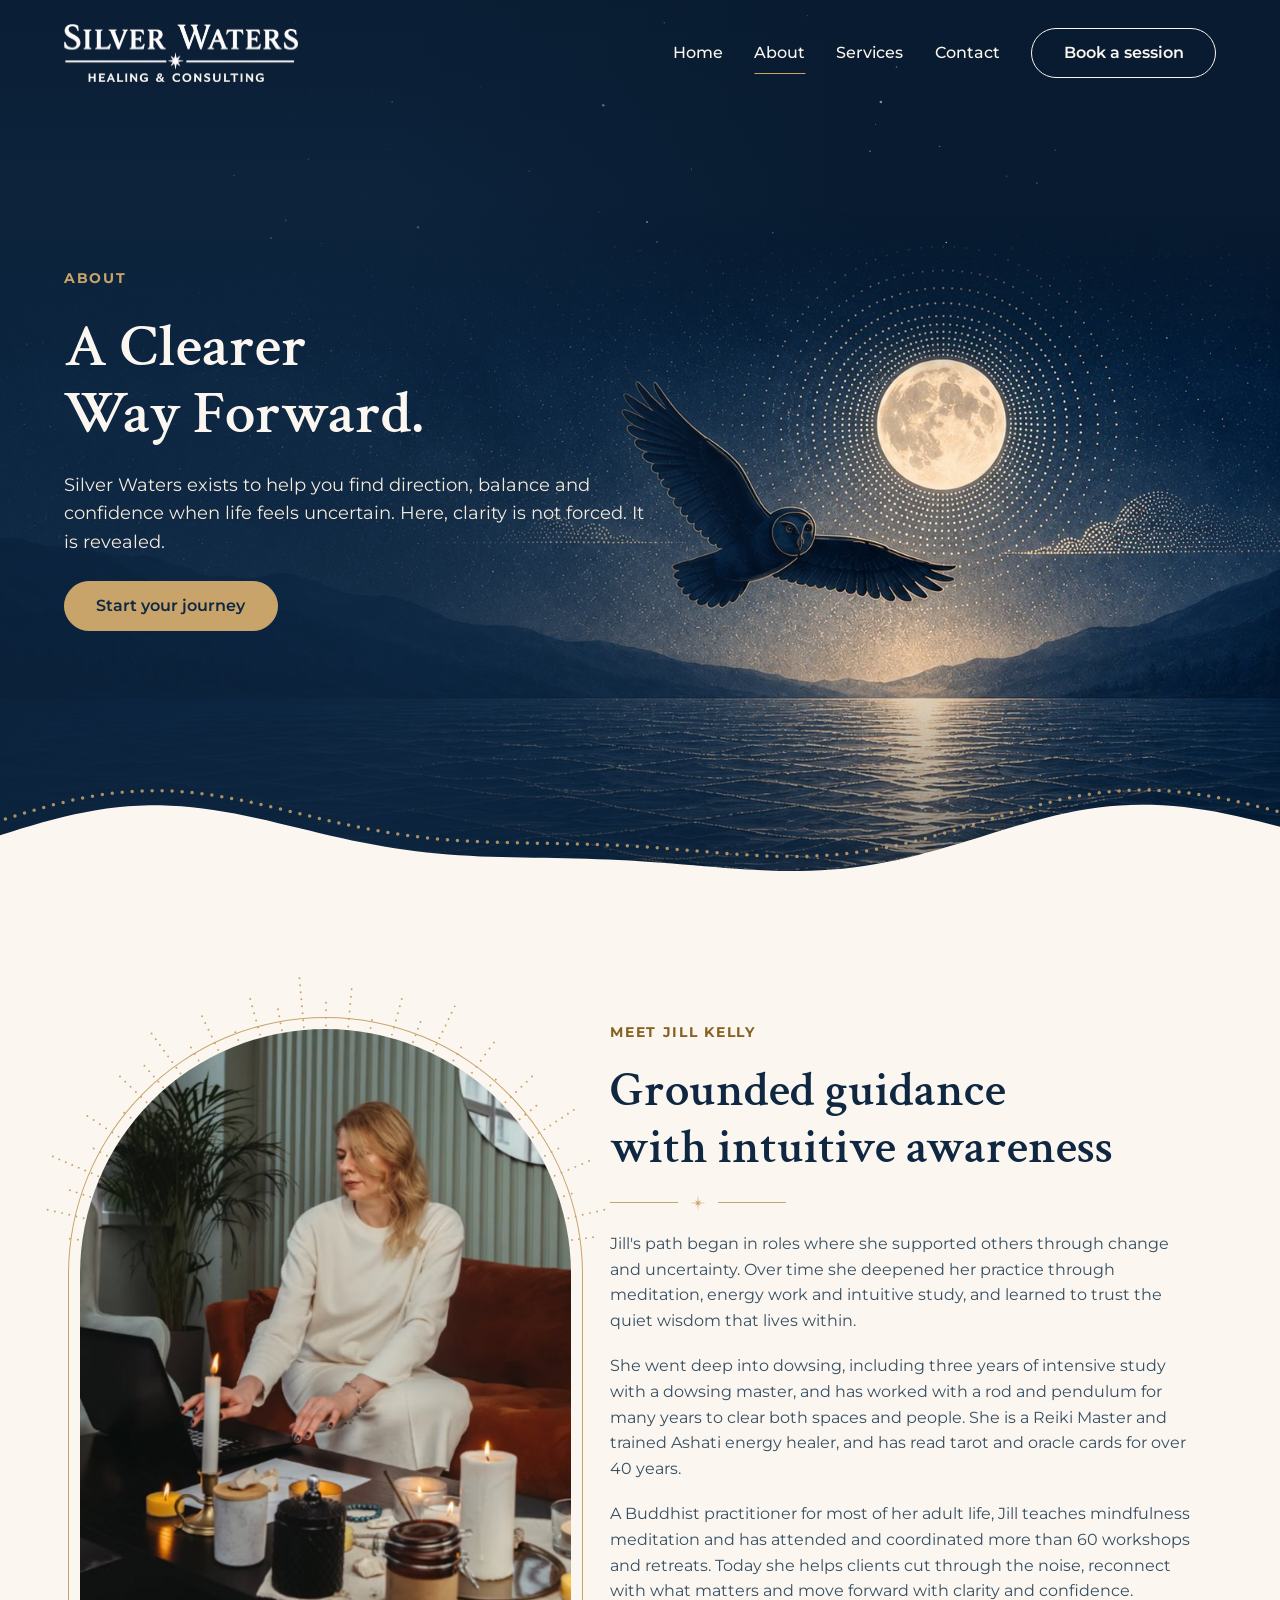
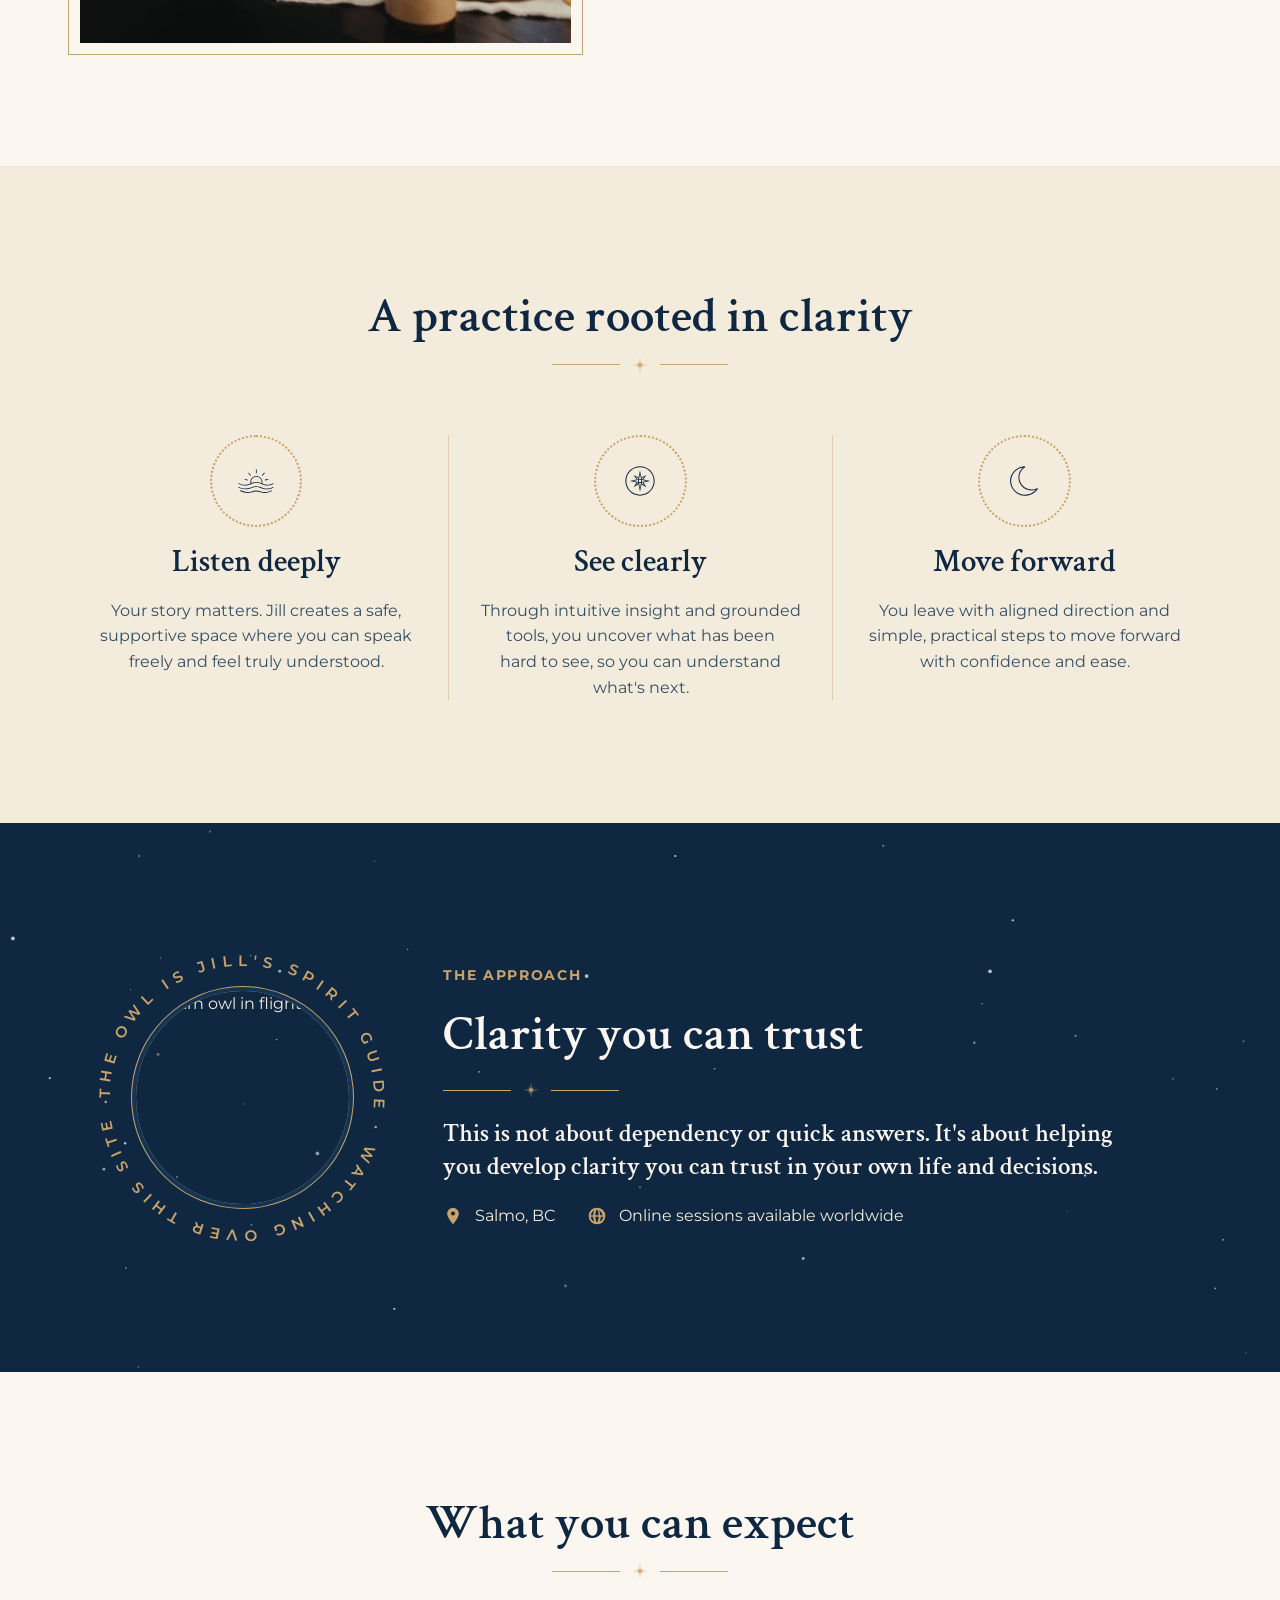
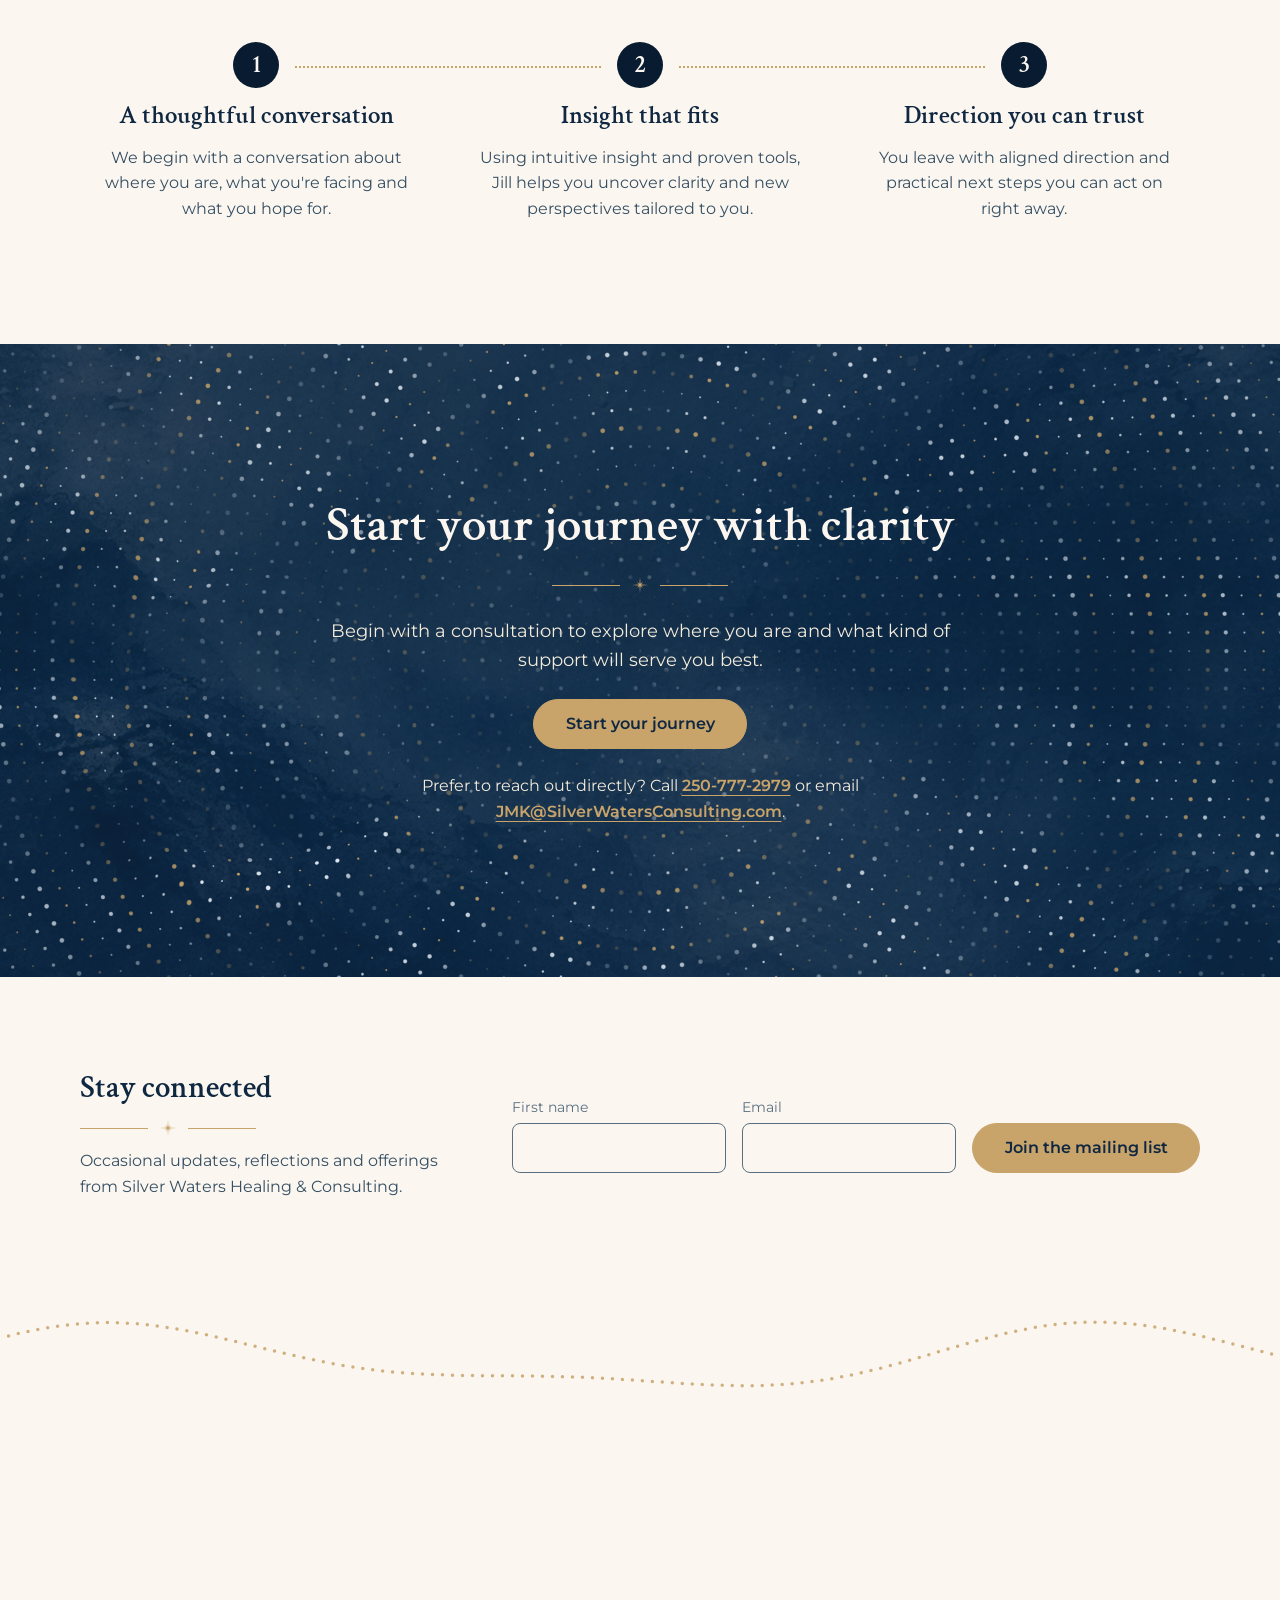
==== about.html @ f77a7997 "Silver Waters prototype v10 Home, About, Services and Contact pages with shared styles, script and a" ====
<!DOCTYPE html>
<html lang="en-CA">
<head>
<meta charset="utf-8">
<meta name="viewport" content="width=device-width, initial-scale=1">
<title>About Jill Kelly | Silver Waters Healing &amp; Consulting</title>
<meta name="description" content="Meet Jill Kelly, a spiritual consultant in Salmo, BC. Grounded guidance and intuitive awareness for personal and professional clarity, in person and online.">
<meta name="theme-color" content="#0F2741">
<link rel="icon" href="assets/img/favicon.png">
<link rel="preload" href="assets/fonts/crimson-text-latin-600-normal.woff2" as="font" type="font/woff2" crossorigin>
<link rel="stylesheet" href="styles.css">
<script src="script.js" defer></script>
</head>
<body>

<!-- Icon sprite: the four outline icons from the icons folder, plus a few small marks -->
<svg width="0" height="0" style="position:absolute" aria-hidden="true" focusable="false">
  <symbol id="i-sunrise" viewBox="0 0 144 144"><path d="M86.23,80.1c-8.52-3.36-17.35-3.55-25.71-.22l-9.67,3.85c-10.69,3.56-22.1,2.5-31.73-3.43-.15-.51-.06-1.39.26-1.67s1.35-.24,1.75,0c10.65,6.32,23.32,5.96,34.15.52-1.23-5.84.38-11.62,4.21-16.08,3.48-4.05,9.02-6.65,14.69-6.17,11.19.97,19.08,11.11,16.81,22.36,10.3,5.13,21.82,5.68,31.98-.45.55-.33,1.81-.06,1.97.46.79,2.69-15.48,9.97-29.44,4.47l-9.26-3.65ZM88.69,78.35c1.57-9.45-5.06-17.95-14.46-18.88-4.86-.48-9.59,1.67-12.76,5.13s-4.69,8.47-3.85,13.58c10.94-4.42,19.98-4.54,31.08.16Z"/> <path d="M81.12,91.47c-5.77-1.92-11.7-1.69-17.35.09l-11.62,3.65c-9.33,2.93-19.13,2.22-28.12-1.52l-4.33-1.8c-.34-.14-.6-1.38-.32-1.6.33-.27.99-.5,1.69-.64,10.39,5.4,22.25,6.16,33.28,2.27l8.51-2.75c6.78-2.19,13.98-1.96,20.74.36l9.46,3.25c9.77,3.36,20.13,1.84,29.32-2.84.66-.34,1.86-.13,2.1.4.35.79-.16,1.48-.94,1.87-10.67,5.38-22.65,6.29-33.85,2.12l-8.55-2.85Z"/> <path d="M118.78,102.4l-6.9,2.63c-8.65,3.3-17.72,3.4-26.58.58-9.22-2.93-15.32-3.26-24.79-.19-8.73,2.83-17.7,3.02-26.42.04l-8.94-3.05c-.43-.15-.97-1.27-.75-1.63s.89-.72,1.5-.96c4.72,1.89,9.31,3.39,14.28,4.63,6.42,1.37,12.7.79,18.93-1.24,10.5-3.43,17.2-3.19,27.63.21,11.55,3.76,20.23,1.12,30.99-3.35.41-.17,1.52.31,1.68.73s-.2,1.43-.64,1.59Z"/> <path d="M74.1,47.96c0,.56-.69,1.39-1.08,1.39-.49,0-1.25-.65-1.39-1.17v-10.71s1.08-1.04,1.08-1.04c.3-.29,1.34.69,1.34,1.12l.05,10.41Z"/> <path d="M56.34,53.72c.48.51.71,1.36.25,1.93-.52.65-1.48.55-2.1-.13l-5.96-6.51c-.31-.34-.08-1.46.33-1.75s1.29-.05,1.73.41l5.75,6.04Z"/> <path d="M92,55.47c-.38.41-1.33.73-1.73.57-.46-.19-.8-1.44-.42-1.84l6.4-6.81c.36-.39,1.47-.27,1.76.15s.14,1.3-.23,1.7l-5.78,6.23Z"/> <path d="M47.22,70.24l-8.29-1.77c-.43-.09-1.09-.84-1.13-1.26-.05-.49.92-1.39,1.48-1.25l8.31,1.97c.33.08.79.8.86,1.14s-.87,1.24-1.22,1.17Z"/> <path d="M99.66,70.18c-.6.12-1.56-.72-1.51-1.12s.62-1.16,1.01-1.23l8.29-1.51c.42-.08,1.19.36,1.43.64s-.09,1.45-.56,1.54l-8.66,1.67Z"/></symbol>
  <symbol id="i-compass" viewBox="0 0 144 144"><path d="M115.94,72c0,24.27-19.67,43.94-43.94,43.94s-43.94-19.67-43.94-43.94,19.67-43.94,43.94-43.94,43.94,19.67,43.94,43.94ZM112.94,71.99c0-22.61-18.33-40.93-40.93-40.93s-40.93,18.33-40.93,40.93,18.33,40.93,40.93,40.93,40.93-18.33,40.93-40.93Z"/> <path d="M71.98,103.54l-4.72-21.73-14.36,8.86,8.21-13.99-19.43-4.57,20.04-4.52-8.81-13.52,14.55,7.52,4.43-21.44,4.67,21.3,14.53-7.69-8.97,13.82,20.47,4.47-20.05,4.62,8.54,14.2-14.47-8.57-4.63,21.23ZM74.74,66.25l-.26-3-2.46-11.97-2.93,15.18,5.64-.21ZM80.7,65.58l3.66-5.76-7.34,4.1c.1,1.34.37,2.73,1.04,2.9,1.02.25,2.07-.33,2.64-1.23ZM66.84,63.84l-7.2-3.73,4.77,7.02c.71.09,2.31.01,2.33-.62l.1-2.67ZM75.76,72.24c0-2.04-1.66-3.7-3.7-3.7s-3.7,1.66-3.7,3.7,1.66,3.7,3.7,3.7,3.7-1.66,3.7-3.7ZM66.36,75.28c-.37-2.67-.22-4.1.2-6.32l-14.7,3.21,14.5,3.11ZM92.19,72.21l-14.88-3.34c.96,2.42,1.05,3.87.19,6.34l14.69-2.99ZM67.44,77.43l-3.61-.81-3.78,6.67c3.18-1.71,5.05-3.37,7.39-5.87ZM84.42,84.2l-4.86-7.46c-.96.13-2.32.11-2.36.59l-.2,2.25,7.42,4.62ZM72.03,92.6l2.9-14.68c-1.99.97-3.37.94-5.82.19l2.92,14.49Z"/></symbol>
  <symbol id="i-mountain" viewBox="0 0 144 144"><path d="M84.36,82.41l-14.06-18.78-17.45,23.42-13.91,19.1c-.39.25-1.23.29-1.6.02s-.36-1.09-.04-1.64l12.65-17.16-8.79-7.01-20.23,25.36c-.35.58-1.12.84-1.71.6-.49-.21-.71-1.25-.23-1.85l21.9-27.25,10.3,8.31,18.08-24.31c.2-.26.6-.64.83-.74.28-.13.95.28,1.18.58l17.55,23.53,10.79-8.43c.46-.36,1.13-.25,1.67.19l23.24,27.6c.41.49.83,1.11.78,1.6-.06.53-1.12,1-1.7.74l-23.44-27.67-9.99,7.87,13.31,17.94c.27.38.36,1.26.11,1.56s-1.1.4-1.61.26l-17.59-23.84Z"/> <path d="M76.32,54.98c-1.83-2.83-.87-6.12-3.79-7.11l-4.74-1.61,4.72-1.51c1.05-.34,1.91-1.26,2.2-2.39l1.15-4.54c.2-.12.62-.34.68-.19l.37.88c.66,1.6.8,4.12,1.91,5.63l6.08,2.05c-3.15,1.96-5.79.58-7.03,4.24l-1.54,4.55ZM76.36,50.1c.75-2.3,1.7-3.04,3.69-3.81-2.25-.64-2.93-1.85-3.66-4.01-.47,2.46-1.71,3.47-3.92,4.12,2.29.56,3.32,1.36,3.89,3.71Z"/></symbol>
  <symbol id="i-moon" viewBox="0 0 144 144"><path d="M111.66,93.51c.53-.24,1.6-.09,1.9.24s.31,1.53.03,1.94c-10.19,14.86-28.04,22.53-45.85,19.65-19.93-3.23-35.28-19.11-37.33-39.35-1.6-15.8,6.18-31.31,19.18-40.2,7.53-4.92,15.63-7.2,24.58-7.72.53.4,1.18.95,1.39,1.33.26.46-.55,1.5-1.09,1.83-7.27,4.57-12.24,11.64-14.85,19.87-2.99,9.41-1.54,19.36,3.42,27.83,9.98,17.01,30.23,22.67,48.6,14.58ZM107.68,98.22c-13.46,3.89-26.58,2-37.39-6.38-9.37-7.26-15.77-19.36-15.23-31.98.48-11.17,5.49-20.75,13.87-28.36-18.35,2.84-33.04,17.08-35.29,35.77s8.74,35.99,26,42.73c16.86,6.58,36.15,1.89,48.05-11.78Z"/></symbol>
  <symbol id="i-star" viewBox="0 0 24 24"><path d="M12.00 0.00 L12.73 10.24 L16.53 7.47 L13.76 11.27 L24.00 12.00 L13.76 12.73 L16.53 16.53 L12.73 13.76 L12.00 24.00 L11.27 13.76 L7.47 16.53 L10.24 12.73 L0.00 12.00 L10.24 11.27 L7.47 7.47 L11.27 10.24 Z"/></symbol>
  <symbol id="i-mail" viewBox="0 0 24 24"><path d="M20 4H4a2 2 0 0 0-2 2v12a2 2 0 0 0 2 2h16a2 2 0 0 0 2-2V6a2 2 0 0 0-2-2Zm0 4-8 5-8-5V6l8 5 8-5v2Z"/></symbol>
  <symbol id="i-phone" viewBox="0 0 24 24"><path d="M6.6 10.8a15.1 15.1 0 0 0 6.6 6.6l2.2-2.2a1 1 0 0 1 1-.25 11.4 11.4 0 0 0 3.6.57 1 1 0 0 1 1 1V20a1 1 0 0 1-1 1A17 17 0 0 1 3 4a1 1 0 0 1 1-1h3.5a1 1 0 0 1 1 1c0 1.25.2 2.45.57 3.57a1 1 0 0 1-.25 1L6.6 10.8Z"/></symbol>
  <symbol id="i-clock" viewBox="0 0 24 24"><path fill-rule="evenodd" d="M12 2a10 10 0 1 0 0 20 10 10 0 0 0 0-20Zm.5 5H11v6l4.6 2.7.8-1.3-3.9-2.3V7Z"/></symbol>
  <symbol id="i-pin" viewBox="0 0 24 24"><path d="M12 2a7 7 0 0 0-7 7c0 5.2 7 13 7 13s7-7.8 7-13a7 7 0 0 0-7-7Zm0 9.5A2.5 2.5 0 1 1 12 6.5a2.5 2.5 0 0 1 0 5Z"/></symbol>
  <symbol id="i-globe" viewBox="0 0 24 24"><path d="M12 2a10 10 0 1 0 0 20 10 10 0 0 0 0-20Zm6.9 9h-3.1a15.6 15.6 0 0 0-1.4-6A8 8 0 0 1 18.9 11ZM12 4c.8 1 1.8 3.2 2.1 7H9.9C10.2 7.2 11.2 5 12 4ZM4.3 13h3.1a15.6 15.6 0 0 0 1.4 6A8 8 0 0 1 4.3 13Zm3.1-2H4.3a8 8 0 0 1 4.5-6 15.6 15.6 0 0 0-1.4 6ZM12 20c-.8-1-1.8-3.2-2.1-7h4.2c-.3 3.8-1.3 6-2.1 7Zm3.2-1a15.6 15.6 0 0 0 1.4-6h3.1a8 8 0 0 1-4.5 6Z"/></symbol>
</svg>

<!-- Randomly scattered stars, reused in dark sections -->
<svg width="0" height="0" style="position:absolute" aria-hidden="true" focusable="false">
  <symbol id="starfield" viewBox="0 0 1600 700">
<circle class="st st-s" cx="724" cy="392" r="1.0" style="--o:0.45;animation-duration:6.2s;animation-delay:-11.8s"/>
<circle class="st st-s" cx="1479" cy="326" r="1.1" style="--o:0.44;animation-duration:10.0s;animation-delay:-7.2s"/>
<circle class="st st-s" cx="813" cy="411" r="1.9" style="--o:0.68;animation-duration:8.4s;animation-delay:-1.3s"/>
<circle class="st st-s" cx="295" cy="358" r="0.8" style="--o:0.49;animation-duration:10.9s;animation-delay:-5.1s"/>
<circle class="st st-s" cx="1008" cy="555" r="1.9" style="--o:0.68;animation-duration:7.3s;animation-delay:-2.3s"/>
<circle class="st st-g" cx="151" cy="212" r="0.9" style="--o:0.61;animation-duration:10.2s;animation-delay:-8.0s"/>
<circle class="st st-s" cx="145" cy="567" r="0.9" style="--o:0.85;animation-duration:6.6s;animation-delay:-0.2s"/>
<circle class="st st-s" cx="1110" cy="29" r="1.3" style="--o:0.49;animation-duration:5.4s;animation-delay:-3.7s"/>
<circle class="st st-g" cx="1572" cy="675" r="1.0" style="--o:0.43;animation-duration:8.6s;animation-delay:-4.3s"/>
<circle class="st st-s" cx="1046" cy="431" r="1.0" style="--o:0.86;animation-duration:8.8s;animation-delay:-4.6s"/>
<circle class="st st-s" cx="252" cy="11" r="1.3" style="--o:0.36;animation-duration:10.1s;animation-delay:-6.3s"/>
<circle class="st st-s" cx="845" cy="42" r="1.3" style="--o:0.90;animation-duration:5.6s;animation-delay:-7.1s"/>
<circle class="st st-s" cx="304" cy="169" r="0.8" style="--o:0.76;animation-duration:10.6s;animation-delay:-10.3s"/>
<circle class="st st-s" cx="48" cy="325" r="1.5" style="--o:0.73;animation-duration:12.2s;animation-delay:-11.3s"/>
<circle class="st st-s" cx="705" cy="590" r="1.9" style="--o:0.37;animation-duration:9.0s;animation-delay:-0.2s"/>
<circle class="st st-s" cx="831" cy="448" r="1.9" style="--o:0.36;animation-duration:5.6s;animation-delay:-1.2s"/>
<circle class="st st-s" cx="800" cy="464" r="0.9" style="--o:0.83;animation-duration:10.8s;animation-delay:-5.0s"/>
<circle class="st st-s" cx="732" cy="195" r="2.4" style="--o:0.81;animation-duration:5.7s;animation-delay:-9.8s"/>
<circle class="st st-s" cx="1344" cy="495" r="0.8" style="--o:0.40;animation-duration:5.2s;animation-delay:-12.4s"/>
<circle class="st st-s" cx="504" cy="161" r="0.9" style="--o:0.69;animation-duration:12.4s;animation-delay:-3.3s"/>
<circle class="st st-s" cx="462" cy="49" r="0.8" style="--o:0.43;animation-duration:9.9s;animation-delay:-6.7s"/>
<circle class="st st-s" cx="1226" cy="280" r="1.5" style="--o:0.59;animation-duration:12.1s;animation-delay:-4.3s"/>
<circle class="st st-s" cx="1355" cy="271" r="1.3" style="--o:0.59;animation-duration:11.4s;animation-delay:-11.9s"/>
<circle class="st st-s" cx="1533" cy="593" r="1.1" style="--o:0.67;animation-duration:7.5s;animation-delay:-1.8s"/>
<circle class="st st-s" cx="1" cy="147" r="2.4" style="--o:0.84;animation-duration:5.3s;animation-delay:-0.8s"/>
<circle class="st st-s" cx="1569" cy="278" r="1.3" style="--o:0.41;animation-duration:8.8s;animation-delay:-12.0s"/>
<circle class="st st-s" cx="117" cy="441" r="1.9" style="--o:0.64;animation-duration:10.4s;animation-delay:-9.3s"/>
<circle class="st st-s" cx="1246" cy="189" r="2.4" style="--o:0.81;animation-duration:7.2s;animation-delay:-7.9s"/>
<circle class="st st-s" cx="1543" cy="531" r="1.3" style="--o:0.52;animation-duration:11.3s;animation-delay:-0.2s"/>
<circle class="st st-s" cx="189" cy="172" r="1.0" style="--o:0.45;animation-duration:11.2s;animation-delay:-3.5s"/>
<circle class="st st-s" cx="162" cy="42" r="1.0" style="--o:0.89;animation-duration:5.9s;animation-delay:-1.4s"/>
<circle class="st st-s" cx="1275" cy="124" r="1.5" style="--o:0.73;animation-duration:6.6s;animation-delay:-6.2s"/>
<circle class="st st-s" cx="895" cy="313" r="1.0" style="--o:0.77;animation-duration:9.3s;animation-delay:-0.5s"/>
<circle class="st st-s" cx="305" cy="512" r="1.1" style="--o:0.54;animation-duration:10.6s;animation-delay:-6.8s"/>
<circle class="st st-s" cx="210" cy="451" r="1.0" style="--o:0.79;animation-duration:12.2s;animation-delay:-1.1s"/>
<circle class="st st-g" cx="186" cy="295" r="1.9" style="--o:0.60;animation-duration:10.0s;animation-delay:-11.8s"/>
<circle class="st st-s" cx="341" cy="189" r="1.9" style="--o:0.71;animation-duration:9.0s;animation-delay:-10.7s"/>
<circle class="st st-s" cx="487" cy="619" r="1.5" style="--o:0.71;animation-duration:6.6s;animation-delay:-9.4s"/>
<circle class="st st-s" cx="337" cy="276" r="0.9" style="--o:0.84;animation-duration:12.8s;animation-delay:-12.7s"/>
<circle class="st st-s" cx="1367" cy="449" r="1.5" style="--o:0.75;animation-duration:5.1s;animation-delay:-6.6s"/>
<circle class="st st-s" cx="161" cy="693" r="0.8" style="--o:0.65;animation-duration:11.1s;animation-delay:-6.3s"/>
<circle class="st st-s" cx="1236" cy="230" r="0.8" style="--o:0.83;animation-duration:8.4s;animation-delay:-0.5s"/>
<circle class="st st-s" cx="144" cy="408" r="1.5" style="--o:0.85;animation-duration:8.8s;animation-delay:-13.0s"/>
<circle class="st st-s" cx="389" cy="421" r="2.4" style="--o:0.62;animation-duration:12.6s;animation-delay:-1.1s"/>
<circle class="st st-s" cx="595" cy="317" r="1.1" style="--o:0.66;animation-duration:11.6s;animation-delay:-7.3s"/>
<circle class="st st-s" cx="1535" cy="339" r="1.0" style="--o:0.81;animation-duration:9.5s;animation-delay:-4.1s"/>
  </symbol>
</svg>

<a class="skip-link" href="#main">Skip to content</a>

<!-- Header -->
<header class="site-header">
<div class="header-inner boxed-l pad-tb-24 flex-row flex-align-center flex-justify-between gap-24">
  <a class="brand" href="index.html" aria-label="Silver Waters Healing &amp; Consulting, home">
    <img src="assets/img/logo-header.png" alt="Silver Waters Healing &amp; Consulting" width="935" height="233">
  </a>
  <input class="menu-check" type="checkbox" id="menu-toggle">
  <label class="menu-button" for="menu-toggle"><span class="menu-bars"></span><span class="visually-hidden">Menu</span></label>
  <nav class="site-nav" aria-label="Main">
    <ul class="flex-row flex-align-center gap-32">
      <li><a class="nav-link body-m heading-on-dark" href="index.html">Home</a></li>
      <li><a class="nav-link body-m heading-on-dark" href="about.html" aria-current="page">About</a></li>
      <li><a class="nav-link body-m heading-on-dark" href="services.html">Services</a></li>
      <li><a class="nav-link body-m heading-on-dark" href="contact.html">Contact</a></li>
      <li><a class="btn-outline-on-dark" href="contact.html">Book a session</a></li>
    </ul>
  </nav>
</div>
</header>

<div class="page" id="page">

<main id="main">

<!-- Hero -->
<section class="hero bg-dark-1 boxed-l pad-tb-160 flex-column flex-justify-center body-on-dark" aria-labelledby="hero-title">
  <div class="scene" aria-hidden="true">
    <div class="scene-art">
      <img class="art-base" src="assets/img/hero.jpg" alt="" width="1683" height="935" fetchpriority="high">
    </div>
    <svg class="starfield" preserveAspectRatio="xMidYMid slice"><use href="#starfield"/></svg>
    <div class="scene-scrim"></div>
  </div>
  <div class="hero-content flex-column gap-24">
    <p class="sub-title subtitle-on-dark rise" style="--delay:.1s">About</p>
    <h1 id="hero-title" class="title-1 heading-on-dark rise" style="--delay:.25s"><span class="line-break">A Clearer</span> <span class="line-break">Way Forward.</span></h1>
    <p class="body-l rise" style="--delay:.45s">Silver Waters exists to help you find direction, balance and confidence when life feels uncertain. Here, clarity is not forced. It is revealed.</p>
    <div class="flex-column flex-align-start gap-12 rise" style="--delay:.65s">
      <a class="btn-solid-on-dark" href="contact.html">Start your journey</a>
    </div>
  </div>
  <div class="hero-wave" aria-hidden="true"><svg viewBox="0 0 1440 140" preserveAspectRatio="none" focusable="false" data-wave="down" data-m="78" data-a="44" data-dots="-16"><path class="wave-dots" d="M0,73.0 L12,75.8 L24,78.4 L36,80.8 L48,82.9 L60,84.7 L72,86.3 L84,87.6 L96,88.6 L108,89.4 L120,89.9 L132,90.2 L144,90.3 L156,90.2 L168,89.9 L180,89.4 L192,88.8 L204,88.1 L216,87.3 L228,86.5 L240,85.6 L252,84.7 L264,83.8 L276,83.0 L288,82.2 L300,81.4 L312,80.7 L324,80.1 L336,79.6 L348,79.2 L360,78.8 L372,78.5 L384,78.3 L396,78.1 L408,78.0 L420,77.8 L432,77.7 L444,77.6 L456,77.4 L468,77.1 L480,76.8 L492,76.4 L504,75.8 L516,75.1 L528,74.3 L540,73.3 L552,72.1 L564,70.7 L576,69.1 L588,67.3 L600,65.4 L612,63.3 L624,60.9 L636,58.5 L648,55.9 L660,53.2 L672,50.4 L684,47.5 L696,44.6 L708,41.7 L720,38.9 L732,36.1 L744,33.4 L756,30.8 L768,28.4 L780,26.3 L792,24.3 L804,22.6 L816,21.3 L828,20.2 L840,19.5 L852,19.1 L864,19.0 L876,19.4 L888,20.1 L900,21.1 L912,22.5 L924,24.3 L936,26.4 L948,28.7 L960,31.4 L972,34.3 L984,37.4 L996,40.7 L1008,44.2 L1020,47.8 L1032,51.4 L1044,55.1 L1056,58.7 L1068,62.3 L1080,65.9 L1092,69.3 L1104,72.5 L1116,75.6 L1128,78.5 L1140,81.1 L1152,83.5 L1164,85.6 L1176,87.5 L1188,89.1 L1200,90.3 L1212,91.3 L1224,92.1 L1236,92.5 L1248,92.7 L1260,92.7 L1272,92.4 L1284,92.0 L1296,91.3 L1308,90.6 L1320,89.7 L1332,88.7 L1344,87.6 L1356,86.5 L1368,85.3 L1380,84.2 L1392,83.1 L1404,82.0 L1416,81.0 L1428,80.1 L1440,79.2"/><path class="wave-fill" d="M0,89.0 L12,91.8 L24,94.4 L36,96.8 L48,98.9 L60,100.7 L72,102.3 L84,103.6 L96,104.6 L108,105.4 L120,105.9 L132,106.2 L144,106.3 L156,106.2 L168,105.9 L180,105.4 L192,104.8 L204,104.1 L216,103.3 L228,102.5 L240,101.6 L252,100.7 L264,99.8 L276,99.0 L288,98.2 L300,97.4 L312,96.7 L324,96.1 L336,95.6 L348,95.2 L360,94.8 L372,94.5 L384,94.3 L396,94.1 L408,94.0 L420,93.8 L432,93.7 L444,93.6 L456,93.4 L468,93.1 L480,92.8 L492,92.4 L504,91.8 L516,91.1 L528,90.3 L540,89.3 L552,88.1 L564,86.7 L576,85.1 L588,83.3 L600,81.4 L612,79.3 L624,76.9 L636,74.5 L648,71.9 L660,69.2 L672,66.4 L684,63.5 L696,60.6 L708,57.7 L720,54.9 L732,52.1 L744,49.4 L756,46.8 L768,44.4 L780,42.3 L792,40.3 L804,38.6 L816,37.3 L828,36.2 L840,35.5 L852,35.1 L864,35.0 L876,35.4 L888,36.1 L900,37.1 L912,38.5 L924,40.3 L936,42.4 L948,44.7 L960,47.4 L972,50.3 L984,53.4 L996,56.7 L1008,60.2 L1020,63.8 L1032,67.4 L1044,71.1 L1056,74.7 L1068,78.3 L1080,81.9 L1092,85.3 L1104,88.5 L1116,91.6 L1128,94.5 L1140,97.1 L1152,99.5 L1164,101.6 L1176,103.5 L1188,105.1 L1200,106.3 L1212,107.3 L1224,108.1 L1236,108.5 L1248,108.7 L1260,108.7 L1272,108.4 L1284,108.0 L1296,107.3 L1308,106.6 L1320,105.7 L1332,104.7 L1344,103.6 L1356,102.5 L1368,101.3 L1380,100.2 L1392,99.1 L1404,98.0 L1416,97.0 L1428,96.1 L1440,95.2 L1440,140 L0,140 Z"/></svg></div>
</section>

<!-- Meet Jill -->
<section id="about" class="bg-light-1 boxed-m pad-tb-128 meet gap-40" aria-labelledby="meet-title">
  <figure class="portrait reveal">
    <svg class="portrait-rays" viewBox="0 0 600 300" focusable="false"><g fill="none" stroke-linecap="round" stroke-width="2.4"><line x1="16.8" y1="260.2" x2="-22.8" y2="254.6" pathLength="4" stroke-dasharray="0 1"/><line x1="21.5" y1="235.1" x2="-48.6" y2="218.7" pathLength="8" stroke-dasharray="0 1"/><line x1="28.4" y1="210.4" x2="-21.0" y2="194.2" pathLength="6" stroke-dasharray="0 1"/><line x1="37.5" y1="186.5" x2="-41.5" y2="152.4" pathLength="10" stroke-dasharray="0 1"/><line x1="48.7" y1="163.5" x2="8.2" y2="141.6" pathLength="5" stroke-dasharray="0 1"/><line x1="61.9" y1="141.6" x2="8.6" y2="106.2" pathLength="7" stroke-dasharray="0 1"/><line x1="77.0" y1="121.0" x2="45.8" y2="95.9" pathLength="4" stroke-dasharray="0 1"/><line x1="93.8" y1="101.8" x2="41.9" y2="51.9" pathLength="8" stroke-dasharray="0 1"/><line x1="112.4" y1="84.2" x2="78.3" y2="44.9" pathLength="6" stroke-dasharray="0 1"/><line x1="132.4" y1="68.3" x2="82.0" y2="-1.4" pathLength="10" stroke-dasharray="0 1"/><line x1="153.8" y1="54.2" x2="130.3" y2="14.7" pathLength="5" stroke-dasharray="0 1"/><line x1="176.3" y1="42.1" x2="148.6" y2="-15.6" pathLength="7" stroke-dasharray="0 1"/><line x1="199.8" y1="32.1" x2="185.8" y2="-5.4" pathLength="4" stroke-dasharray="0 1"/><line x1="224.2" y1="24.2" x2="205.1" y2="-45.2" pathLength="8" stroke-dasharray="0 1"/><line x1="249.1" y1="18.6" x2="239.9" y2="-32.6" pathLength="6" stroke-dasharray="0 1"/><line x1="274.5" y1="15.1" x2="266.8" y2="-70.5" pathLength="10" stroke-dasharray="0 1"/><line x1="300.0" y1="14.0" x2="300.0" y2="-32.0" pathLength="5" stroke-dasharray="0 1"/><line x1="325.5" y1="15.1" x2="331.3" y2="-48.6" pathLength="7" stroke-dasharray="0 1"/><line x1="350.9" y1="18.6" x2="358.0" y2="-20.8" pathLength="4" stroke-dasharray="0 1"/><line x1="375.8" y1="24.2" x2="394.9" y2="-45.2" pathLength="8" stroke-dasharray="0 1"/><line x1="400.2" y1="32.1" x2="418.4" y2="-16.6" pathLength="6" stroke-dasharray="0 1"/><line x1="423.7" y1="42.1" x2="460.9" y2="-35.4" pathLength="10" stroke-dasharray="0 1"/><line x1="446.2" y1="54.2" x2="469.7" y2="14.7" pathLength="5" stroke-dasharray="0 1"/><line x1="467.6" y1="68.3" x2="505.1" y2="16.4" pathLength="7" stroke-dasharray="0 1"/><line x1="487.6" y1="84.2" x2="513.9" y2="54.0" pathLength="4" stroke-dasharray="0 1"/><line x1="506.2" y1="101.8" x2="558.1" y2="51.9" pathLength="8" stroke-dasharray="0 1"/><line x1="523.0" y1="121.0" x2="563.6" y2="88.4" pathLength="6" stroke-dasharray="0 1"/><line x1="538.1" y1="141.6" x2="609.8" y2="94.0" pathLength="10" stroke-dasharray="0 1"/><line x1="551.3" y1="163.5" x2="591.8" y2="141.6" pathLength="5" stroke-dasharray="0 1"/><line x1="562.5" y1="186.5" x2="621.3" y2="161.1" pathLength="7" stroke-dasharray="0 1"/><line x1="571.6" y1="210.4" x2="609.6" y2="197.9" pathLength="4" stroke-dasharray="0 1"/><line x1="578.5" y1="235.1" x2="648.6" y2="218.7" pathLength="8" stroke-dasharray="0 1"/><line x1="583.2" y1="260.2" x2="634.7" y2="253.0" pathLength="6" stroke-dasharray="0 1"/></g></svg>
    <div class="arch-frame">
      <img src="assets/img/jill.jpg" alt="Portrait of Jill Kelly" width="997" height="1172" loading="lazy">
    </div>
  </figure>
  <div class="flex-column gap-20 reveal">
    <p class="sub-title subtitle-on-light">Meet Jill Kelly</p>
    <h2 id="meet-title" class="title-2 heading-on-light">Grounded guidance with intuitive awareness</h2>
    <div class="star-rule"><svg aria-hidden="true"><use href="#i-star"/></svg></div>
    <p class="body-m body-on-light">Jill's path began in roles where she supported others through change and uncertainty. Over time she deepened her practice through meditation, energy work and intuitive study, and learned to trust the quiet wisdom that lives within.</p>
    <p class="body-m body-on-light">She went deep into dowsing, including three years of intensive study with a dowsing master, and has worked with a rod and pendulum for many years to clear both spaces and people. She is a Reiki Master and trained Ashati energy healer, and has read tarot and oracle cards for over 40 years.</p>
    <p class="body-m body-on-light">A Buddhist practitioner for most of her adult life, Jill teaches mindfulness meditation and has attended and coordinated more than 60 workshops and retreats. Today she helps clients cut through the noise, reconnect with what matters and move forward with clarity and confidence.</p>
  </div>
</section>

<!-- A practice rooted in clarity -->
<section class="bg-light-2" aria-labelledby="practice-title">
<div class="boxed-l pad-tb-128 flex-column flex-align-center gap-64">
  <div class="flex-column flex-align-center text-center gap-12 reveal">
    <h2 id="practice-title" class="title-2 heading-on-light">A practice rooted in clarity</h2>
    <div class="star-rule star-rule-center"><svg aria-hidden="true"><use href="#i-star"/></svg></div>
  </div>
  <ul class="pillars">
    <li class="pillar reveal">
      <span class="icon-ring"><svg aria-hidden="true"><use href="#i-sunrise"/></svg></span>
      <h3 class="title-4 heading-on-light">Listen deeply</h3>
      <p class="body-m body-on-light">Your story matters. Jill creates a safe, supportive space where you can speak freely and feel truly understood.</p>
    </li>
    <li class="pillar reveal">
      <span class="icon-ring"><svg aria-hidden="true"><use href="#i-compass"/></svg></span>
      <h3 class="title-4 heading-on-light">See clearly</h3>
      <p class="body-m body-on-light">Through intuitive insight and grounded tools, you uncover what has been hard to see, so you can understand what's next.</p>
    </li>
    <li class="pillar reveal">
      <span class="icon-ring"><svg aria-hidden="true"><use href="#i-moon"/></svg></span>
      <h3 class="title-4 heading-on-light">Move forward</h3>
      <p class="body-m body-on-light">You leave with aligned direction and simple, practical steps to move forward with confidence and ease.</p>
    </li>
  </ul>
</div>
</section>

<!-- 5b. Approach: the principle behind the work, with the owl -->
<section id="approach" class="approach bg-dark-1 body-on-dark" aria-labelledby="approach-title">
  <div class="twinkle" aria-hidden="true"><svg class="starfield" preserveAspectRatio="xMidYMid slice"><use href="#starfield"/></svg></div>
  <div class="approach-inner boxed-m pad-tb-128 gap-40">
    <div class="spirit-wrap reveal">
      <svg class="spirit-ring" viewBox="0 0 200 200" aria-hidden="true" focusable="false">
        <defs><path id="ring-path" d="M100,100 m-87,0 a87,87 0 1,1 174,0 a87,87 0 1,1 -174,0"/></defs>
        <text><textPath href="#ring-path" textLength="545" lengthAdjust="spacing">THE OWL IS JILL'S SPIRIT GUIDE · WATCHING OVER THIS SITE · </textPath></text>
      </svg>
      <div class="spirit">
        <!-- Photo: barn owl in flight, Pexels (free to use). Swap or remove as the client prefers. -->
        <img src="https://images.pexels.com/photos/33615151/pexels-photo-33615151/free-photo-of-graceful-barn-owl-in-flight-in-australia.jpeg?auto=compress&cs=tinysrgb&w=500&h=500&fit=crop" alt="A barn owl in flight" width="500" height="500" loading="lazy">
      </div>
    </div>
    <div class="flex-column gap-20 reveal">
      <p class="sub-title subtitle-on-dark">The approach</p>
      <h2 id="approach-title" class="title-2 heading-on-dark">Clarity you can trust</h2>
      <div class="star-rule"><svg aria-hidden="true"><use href="#i-star"/></svg></div>
      <p class="title-5 heading-on-dark">This is not about dependency or quick answers. It's about helping you develop clarity you can trust in your own life and decisions.</p>
      <ul class="facts">
        <li class="fact body-m"><svg aria-hidden="true"><use href="#i-pin"/></svg>Salmo, BC</li>
        <li class="fact body-m"><svg aria-hidden="true"><use href="#i-globe"/></svg>Online sessions available worldwide</li>
      </ul>
      <p class="visually-hidden">The owl is Jill's spirit guide, so you'll find one watching over this site.</p>
    </div>
  </div>
</section>

<!-- What you can expect -->
<section class="bg-light-1" aria-labelledby="expect-title">
<div class="boxed-l pad-tb-128 flex-column flex-align-center gap-64">
  <div class="flex-column flex-align-center text-center gap-12 reveal">
    <h2 id="expect-title" class="title-2 heading-on-light">What you can expect</h2>
    <div class="star-rule star-rule-center"><svg aria-hidden="true"><use href="#i-star"/></svg></div>
  </div>
  <ol class="how3">
    <li class="reveal"><span class="num title-5">1</span><h3 class="title-5 heading-on-light">A thoughtful conversation</h3><p class="body-m body-on-light">We begin with a conversation about where you are, what you're facing and what you hope for.</p></li>
    <li class="reveal"><span class="num title-5">2</span><h3 class="title-5 heading-on-light">Insight that fits</h3><p class="body-m body-on-light">Using intuitive insight and proven tools, Jill helps you uncover clarity and new perspectives tailored to you.</p></li>
    <li class="reveal"><span class="num title-5">3</span><h3 class="title-5 heading-on-light">Direction you can trust</h3><p class="body-m body-on-light">You leave with aligned direction and practical next steps you can act on right away.</p></li>
  </ol>
</div>
</section>

<section class="cta bg-dark-1 boxed-m pad-tb-160 flex-column flex-align-center text-center gap-24 body-on-dark" aria-labelledby="cta-title">
  <canvas class="cta-canvas" aria-hidden="true"></canvas>
  <svg class="cta-moon" viewBox="0 0 480 480" focusable="false"><defs><radialGradient id="ctaFade" gradientUnits="userSpaceOnUse" cx="240" cy="240" r="240"><stop offset="0.2" style="stop-color:var(--secondary-brand-1);stop-opacity:.9"/><stop offset="1" style="stop-color:var(--secondary-brand-1);stop-opacity:0"/></radialGradient></defs><g fill="none" stroke="url(#ctaFade)" stroke-linecap="round"><circle cx="240" cy="240" r="54" pathLength="63" stroke-dasharray="0 1" stroke-width="2.4" class="cta-ring-a"/><circle cx="240" cy="240" r="70" pathLength="75" stroke-dasharray="0 1" stroke-width="2.3" class="cta-ring-b"/><circle cx="240" cy="240" r="86" pathLength="84" stroke-dasharray="0 1" stroke-width="2.2" class="cta-ring-a"/><circle cx="240" cy="240" r="102" pathLength="93" stroke-dasharray="0 1" stroke-width="2.1" class="cta-ring-b"/><circle cx="240" cy="240" r="118" pathLength="100" stroke-dasharray="0 1" stroke-width="2.0" class="cta-ring-a"/><circle cx="240" cy="240" r="134" pathLength="107" stroke-dasharray="0 1" stroke-width="1.9" class="cta-ring-b"/><circle cx="240" cy="240" r="150" pathLength="112" stroke-dasharray="0 1" stroke-width="1.8" class="cta-ring-a"/><circle cx="240" cy="240" r="166" pathLength="117" stroke-dasharray="0 1" stroke-width="1.7" class="cta-ring-b"/><circle cx="240" cy="240" r="182" pathLength="122" stroke-dasharray="0 1" stroke-width="1.6" class="cta-ring-a"/><circle cx="240" cy="240" r="198" pathLength="126" stroke-dasharray="0 1" stroke-width="1.5" class="cta-ring-b"/><circle cx="240" cy="240" r="214" pathLength="129" stroke-dasharray="0 1" stroke-width="1.4" class="cta-ring-a"/></g><circle cx="240" cy="240" r="40" class="cta-disc"/></svg>
  <div class="cta-content flex-column flex-align-center gap-24 reveal">
    <h2 id="cta-title" class="title-2 heading-on-dark">Start your journey with clarity</h2>
    <div class="star-rule star-rule-center"><svg aria-hidden="true"><use href="#i-star"/></svg></div>
    <p class="body-l">Begin with a consultation to explore where you are and what kind of support will serve you best.</p>
    <a class="btn-solid-on-dark" href="contact.html">Start your journey</a>
    <p class="body-m">Prefer to reach out directly? Call <a class="text-link link-on-dark" href="tel:+12507772979">250-777-2979</a> or email <a class="text-link link-on-dark" href="mailto:JMK@SilverWatersConsulting.com">JMK@SilverWatersConsulting.com</a>.</p>
  </div>
</section>

<!-- 8. Newsletter -->
<section class="newsletter bg-light-1 boxed-m pad-tb-96 gap-40" aria-labelledby="news-title">
  <div class="flex-column gap-12 reveal">
    <h2 id="news-title" class="title-4 heading-on-light">Stay connected</h2>
    <div class="star-rule"><svg aria-hidden="true"><use href="#i-star"/></svg></div>
    <p class="body-m body-on-light">Occasional updates, reflections and offerings from Silver Waters Healing &amp; Consulting.</p>
  </div>
  <div class="reveal">
    <!-- Prototype only: the form posts back to this page and shows the thank-you state. In WordPress this becomes the real form with double-submit protection. -->
    <form class="signup gap-16" action="#newsletter-thanks" method="get">
      <div class="field">
        <label class="body-s detail-on-light" for="first-name">First name</label>
        <input id="first-name" name="first_name" type="text" autocomplete="given-name" required>
        <span class="field-error body-s">Please add your first name.</span>
      </div>
      <div class="field">
        <label class="body-s detail-on-light" for="email">Email</label>
        <input id="email" name="email" type="email" autocomplete="email" required>
        <span class="field-error body-s">Please add a valid email address.</span>
      </div>
      <button class="btn-solid" type="submit">Join the mailing list</button>
    </form>
    <p class="form-thanks title-5 heading-on-light" id="newsletter-thanks" role="status">Thank you, you're on the list.</p>
  </div>
</section>


</main>

<div class="curtain-edge" aria-hidden="true"><svg viewBox="0 0 1440 120" preserveAspectRatio="none" focusable="false" data-wave="up" data-m="60" data-a="42" data-dots="14"><path class="wave-dots" d="M0,84.5 L12,87.2 L24,89.7 L36,91.9 L48,93.9 L60,95.7 L72,97.2 L84,98.4 L96,99.4 L108,100.2 L120,100.7 L132,101.0 L144,101.0 L156,100.9 L168,100.6 L180,100.2 L192,99.6 L204,98.9 L216,98.2 L228,97.3 L240,96.5 L252,95.7 L264,94.8 L276,94.0 L288,93.2 L300,92.5 L312,91.9 L324,91.3 L336,90.8 L348,90.4 L360,90.0 L372,89.8 L384,89.5 L396,89.4 L408,89.2 L420,89.1 L432,89.0 L444,88.9 L456,88.7 L468,88.4 L480,88.1 L492,87.7 L504,87.2 L516,86.5 L528,85.7 L540,84.8 L552,83.6 L564,82.3 L576,80.8 L588,79.1 L600,77.2 L612,75.2 L624,73.0 L636,70.6 L648,68.2 L660,65.6 L672,62.9 L684,60.2 L696,57.4 L708,54.6 L720,51.9 L732,49.2 L744,46.7 L756,44.2 L768,42.0 L780,39.9 L792,38.0 L804,36.4 L816,35.1 L828,34.1 L840,33.4 L852,33.0 L864,33.0 L876,33.3 L888,34.0 L900,35.0 L912,36.3 L924,38.0 L936,40.0 L948,42.2 L960,44.8 L972,47.6 L984,50.5 L996,53.7 L1008,57.0 L1020,60.4 L1032,63.9 L1044,67.4 L1056,70.9 L1068,74.3 L1080,77.7 L1092,80.9 L1104,84.1 L1116,87.0 L1128,89.7 L1140,92.3 L1152,94.5 L1164,96.6 L1176,98.3 L1188,99.8 L1200,101.1 L1212,102.0 L1224,102.7 L1236,103.1 L1248,103.3 L1260,103.3 L1272,103.0 L1284,102.6 L1296,102.0 L1308,101.3 L1320,100.4 L1332,99.4 L1344,98.4 L1356,97.4 L1368,96.3 L1380,95.2 L1392,94.1 L1404,93.1 L1416,92.1 L1428,91.2 L1440,90.4"/><path class="wave-fill" d="M0,70.5 L12,73.2 L24,75.7 L36,77.9 L48,79.9 L60,81.7 L72,83.2 L84,84.4 L96,85.4 L108,86.2 L120,86.7 L132,87.0 L144,87.0 L156,86.9 L168,86.6 L180,86.2 L192,85.6 L204,84.9 L216,84.2 L228,83.3 L240,82.5 L252,81.7 L264,80.8 L276,80.0 L288,79.2 L300,78.5 L312,77.9 L324,77.3 L336,76.8 L348,76.4 L360,76.0 L372,75.8 L384,75.5 L396,75.4 L408,75.2 L420,75.1 L432,75.0 L444,74.9 L456,74.7 L468,74.4 L480,74.1 L492,73.7 L504,73.2 L516,72.5 L528,71.7 L540,70.8 L552,69.6 L564,68.3 L576,66.8 L588,65.1 L600,63.2 L612,61.2 L624,59.0 L636,56.6 L648,54.2 L660,51.6 L672,48.9 L684,46.2 L696,43.4 L708,40.6 L720,37.9 L732,35.2 L744,32.7 L756,30.2 L768,28.0 L780,25.9 L792,24.0 L804,22.4 L816,21.1 L828,20.1 L840,19.4 L852,19.0 L864,19.0 L876,19.3 L888,20.0 L900,21.0 L912,22.3 L924,24.0 L936,26.0 L948,28.2 L960,30.8 L972,33.6 L984,36.5 L996,39.7 L1008,43.0 L1020,46.4 L1032,49.9 L1044,53.4 L1056,56.9 L1068,60.3 L1080,63.7 L1092,66.9 L1104,70.1 L1116,73.0 L1128,75.7 L1140,78.3 L1152,80.5 L1164,82.6 L1176,84.3 L1188,85.8 L1200,87.1 L1212,88.0 L1224,88.7 L1236,89.1 L1248,89.3 L1260,89.3 L1272,89.0 L1284,88.6 L1296,88.0 L1308,87.3 L1320,86.4 L1332,85.4 L1344,84.4 L1356,83.4 L1368,82.3 L1380,81.2 L1392,80.1 L1404,79.1 L1416,78.1 L1428,77.2 L1440,76.4 L1440,0 L0,0 Z"/></svg></div>
</div>

<!-- Footer -->
<footer class="site-footer bg-dark-1 body-on-dark" id="site-footer">
  <div class="twinkle" aria-hidden="true"><svg class="starfield" preserveAspectRatio="xMidYMid slice"><use href="#starfield"/></svg></div>
  <div class="footer-inner boxed-l pad-tb-128 flex-column gap-40">
  <div class="footer-grid gap-40">
    <div class="flex-column gap-20">
      <a class="footer-logo-link" href="index.html"><img class="footer-logo" src="assets/img/logo-footer.png" alt="Silver Waters Healing &amp; Consulting, home" width="1416" height="699" loading="lazy"></a>
      <p class="title-6 heading-on-dark">Rooted in Clarity. Supported by Insight.</p>
    </div>
    <nav aria-label="Footer">
      <ul class="flex-column gap-12">
        <li><a class="footer-link body-m heading-on-dark" href="index.html">Home</a></li>
        <li><a class="footer-link body-m heading-on-dark" href="about.html">About</a></li>
        <li><a class="footer-link body-m heading-on-dark" href="services.html">Services</a></li>
        <li><a class="footer-link body-m heading-on-dark" href="contact.html">Contact</a></li>
      </ul>
    </nav>
    <div class="flex-column gap-12">
      <p class="sub-title subtitle-on-dark">Get in touch</p>
      <p class="body-m"><a class="footer-link" href="tel:+12507772979">250-777-2979</a></p>
      <p class="body-m"><a class="footer-link" href="mailto:JMK@SilverWatersConsulting.com">JMK@SilverWatersConsulting.com</a></p>
      <p class="body-m detail-on-dark">Salmo, BC. Online sessions worldwide.</p>
      <svg class="moon-mark" aria-hidden="true"><use href="#i-moon"/></svg>
    </div>
  </div>
  <p class="footer-base pad-tb-24 body-s detail-on-dark text-center">&copy; 2026 Silver Waters Healing &amp; Consulting. Website by <a href="https://goldencedarcollective.com/" target="_blank" rel="noopener">Golden Cedar Collective</a>.</p>
  </div>
</footer>

</body>
</html>
---- styles.css ----
/* ==========================================================================
   Silver Waters Healing & Consulting, Home prototype v1
   Built on the LWPR CSS framework. Order: fonts, variables, base tags,
   framework classes, then project classes.
   ========================================================================== */

/* Fonts (two families only). Served locally from /assets/fonts */
@font-face { font-family: "Crimson Text"; font-style: normal; font-weight: 400; font-display: swap; src: url("assets/fonts/crimson-text-latin-400-normal.woff2") format("woff2"); }
@font-face { font-family: "Crimson Text"; font-style: normal; font-weight: 600; font-display: swap; src: url("assets/fonts/crimson-text-latin-600-normal.woff2") format("woff2"); }
@font-face { font-family: "Crimson Text"; font-style: normal; font-weight: 700; font-display: swap; src: url("assets/fonts/crimson-text-latin-700-normal.woff2") format("woff2"); }
@font-face { font-family: "Montserrat"; font-style: normal; font-weight: 400; font-display: swap; src: url("assets/fonts/montserrat-latin-400-normal.woff2") format("woff2"); }
@font-face { font-family: "Montserrat"; font-style: normal; font-weight: 500; font-display: swap; src: url("assets/fonts/montserrat-latin-500-normal.woff2") format("woff2"); }
@font-face { font-family: "Montserrat"; font-style: normal; font-weight: 600; font-display: swap; src: url("assets/fonts/montserrat-latin-600-normal.woff2") format("woff2"); }
@font-face { font-family: "Montserrat"; font-style: normal; font-weight: 700; font-display: swap; src: url("assets/fonts/montserrat-latin-700-normal.woff2") format("woff2"); }

:root {
  /* Colours: gold accents, warm lights, night-navy darks (from the brand sheet) */
  --primary-brand-1: #C8A46B;
  --primary-brand-2: #86611F;
  --primary-light-1: #FBF7F0;
  --primary-light-2: #F3EBDC;
  --primary-light-3: #DCCFB4;
  --primary-dark-1: #0F2741;
  --primary-dark-2: #364F63;
  --primary-dark-3: #5A7081;
  --primary-transparent-1: #C8A46B1F;

  /* Secondary: moonlight silver and deep night water. Used by the scene and a few project classes only */
  --secondary-brand-1: #DDE6EE;
  --secondary-brand-2: #8FA6BA;
  --secondary-dark-1: #081B30;
  --secondary-dark-2: #143453;

  /* Sizes: 4pt scale, 32 and up clamp on smaller screens */
  --size-0: 0rem;
  --size-4: 0.25rem;
  --size-8: 0.5rem;
  --size-12: 0.75rem;
  --size-16: 1rem;
  --size-20: 1.25rem;
  --size-24: 1.5rem;
  --size-32: clamp(1.75rem, 1.662rem + 0.376vw, 2rem);
  --size-40: clamp(2.125rem, 1.993rem + 0.563vw, 2.5rem);
  --size-48: clamp(2.5rem, 2.324rem + 0.751vw, 3rem);
  --size-64: clamp(3.25rem, 2.986rem + 1.127vw, 4rem);
  --size-80: clamp(3.875rem, 3.479rem + 1.69vw, 5rem);
  --size-96: clamp(4.5rem, 3.972rem + 2.254vw, 6rem);
  --size-128: clamp(5.8rem, 5.025rem + 3.305vw, 8rem);
  --size-160: clamp(7rem, 5.944rem + 4.507vw, 10rem);

  /* Font sizes. Titles from a modular scale: mobile ratio 1.15, desktop ratio 1.25, base 16px, 360px to 1120px */
  --title-subtitle: 0.875rem;
  --body-size-l: 1.125rem;
  --body-size-m: 1rem;
  --body-size-s: 0.875rem;
  --title-size-1: clamp(2.3125rem, 1.6020rem + 3.1579vw, 3.8125rem);
  --title-size-2: clamp(2.0000rem, 1.4967rem + 2.2368vw, 3.0625rem);
  --title-size-3: clamp(1.7500rem, 1.4243rem + 1.4474vw, 2.4375rem);
  --title-size-4: clamp(1.5000rem, 1.2928rem + 0.9211vw, 1.9375rem);
  --title-size-5: clamp(1.3125rem, 1.1941rem + 0.5263vw, 1.5625rem);
  --title-size-6: clamp(1.1250rem, 1.0658rem + 0.2632vw, 1.2500rem);

  /* Fonts and weights */
  --heading-font: "Crimson Text", Georgia, "Times New Roman", serif;
  --body-font: "Montserrat", system-ui, -apple-system, "Segoe UI", sans-serif;
  --heading-weight: 600;
  --body-weight: 400;
  --button-weight: 600;

  /* Radius: soft and rounded, echoing the arch and moon shapes in the brand */
  --button-radius: 9999px;
  --radius-s: 0.5rem;
  --radius-m: 1rem;
  --radius-l: 2rem;
  --radius-full: 9999px;

  /* Shadows, tinted with dark-1 */
  --shadow-color-s: #0F274114;
  --shadow-color-m: #0F27411F;
  --shadow-color-l: #0F274133;

  /* Project variables */
  --state-error: #9B2C2C;
  --focus-ring: var(--primary-brand-1);
  --line-hair: 1px;
  --line-bold: 2px;
  --dot-core: 1px;
  --dot-edge: 1.6px;
  --glow-1: #DDE6EE59;
  --glow-2: #DDE6EE26;
  --overlay-night-1: #081B30E0;
  --overlay-night-2: #0F2741F2;
  --overlay-menu: #081B30F7;
  --speed-fast: 0.2s;
  --speed-mid: 0.45s;
  --ease-soft: cubic-bezier(0.22, 0.61, 0.36, 1);

  /* Hero scene geometry (changed per breakpoint in the project classes) */
  --hero-min-height: min(100svh, 62rem);
  --horizon: 66%;
  --moon-x: 74%;
  --moon-y: 29%;
  --moon-size: min(54vw, 48rem);
  --halo-size: min(34vw, 30rem);
  --owl-x: 50%;
  --owl-y: 15%;
  --owl-w: min(24vw, 21rem);
  --mountain-h: min(26vw, 22rem);
  --reflection-w: min(24vw, 21rem);
  --wave-min: 112rem;
  --hero-text-max: 38rem;
}

/* ===== Base tag styles ===== */
*, *::before, *::after { box-sizing: border-box; }
html { scroll-behavior: smooth; -webkit-text-size-adjust: 100%; }
body {
  margin: 0;
  font-family: var(--body-font);
  font-size: var(--body-size-m);
  font-weight: var(--body-weight);
  line-height: 160%;
  color: var(--primary-dark-2);
  background-color: var(--primary-light-1);
  overflow-x: clip;
  -webkit-font-smoothing: antialiased;
}
h1, h2, h3, h4, h5, h6 { font-family: var(--heading-font); font-weight: var(--heading-weight); margin: 0; text-wrap: balance; }
h1 { font-size: var(--title-size-1); line-height: 110%; }
h2 { font-size: var(--title-size-2); line-height: 115%; }
h3 { font-size: var(--title-size-3); line-height: 120%; }
h4 { font-size: var(--title-size-4); line-height: 125%; }
h5 { font-size: var(--title-size-5); line-height: 130%; }
h6 { font-size: var(--title-size-6); line-height: 130%; }
p, ul, ol, figure, blockquote, dl, dd { margin: 0; }
p { text-wrap: pretty; }
ul, ol { padding: 0; list-style: none; }
img, svg { display: block; max-width: 100%; }
a { color: inherit; }
button, input { font: inherit; }

/* ===== Typography: size ===== */
.title-1 { font-family: var(--heading-font); font-size: var(--title-size-1); font-weight: var(--heading-weight); line-height: 110%; text-wrap: balance; }
.title-2 { font-family: var(--heading-font); font-size: var(--title-size-2); font-weight: var(--heading-weight); line-height: 115%; text-wrap: balance; }
.title-3 { font-family: var(--heading-font); font-size: var(--title-size-3); font-weight: var(--heading-weight); line-height: 120%; text-wrap: balance; }
.title-4 { font-family: var(--heading-font); font-size: var(--title-size-4); font-weight: var(--heading-weight); line-height: 125%; text-wrap: balance; }
.title-5 { font-family: var(--heading-font); font-size: var(--title-size-5); font-weight: var(--heading-weight); line-height: 130%; text-wrap: balance; }
.title-6 { font-family: var(--heading-font); font-size: var(--title-size-6); font-weight: var(--heading-weight); line-height: 130%; text-wrap: balance; }
.body-l { font-size: var(--body-size-l); font-weight: var(--body-weight); line-height: 160%; }
.body-m { font-size: var(--body-size-m); font-weight: var(--body-weight); line-height: 160%; }
.body-s { font-size: var(--body-size-s); font-weight: var(--body-weight); line-height: 160%; }
.sub-title { font-size: var(--title-subtitle); font-weight: 700; line-height: 140%; text-transform: uppercase; letter-spacing: 0.12em; }
.text-link { font-weight: 600; text-decoration: underline; text-underline-offset: 0.25em; text-decoration-thickness: var(--line-hair); transition: color var(--speed-fast) ease, text-decoration-color var(--speed-fast) ease; }
.use-heading-font { font-family: var(--heading-font); }
.use-body-font { font-family: var(--body-font); }

/* ===== Typography: colour roles ===== */
.heading-on-light { color: var(--primary-dark-1); }
.heading-on-dark { color: var(--primary-light-1); }
.body-on-light { color: var(--primary-dark-2); }
.body-on-dark { color: var(--primary-light-2); }
.detail-on-light { color: var(--primary-dark-3); }
.detail-on-dark { color: var(--primary-light-3); }
.subtitle-on-light { color: var(--primary-brand-2); }
.subtitle-on-dark { color: var(--primary-brand-1); }
.link-on-light { color: var(--primary-brand-2); }
.link-on-light:hover { color: var(--primary-dark-1); }
.link-on-dark { color: var(--primary-brand-1); }
.link-on-dark:hover { color: var(--primary-light-1); }

/* ===== Backgrounds ===== */
.bg-light-1 { background-color: var(--primary-light-1); }
.bg-light-2 { background-color: var(--primary-light-2); }
.bg-light-3 { background-color: var(--primary-light-3); }
.bg-dark-1 { background-color: var(--primary-dark-1); }
.bg-dark-2 { background-color: var(--primary-dark-2); }
.bg-dark-3 { background-color: var(--primary-dark-3); }
.bg-brand-1 { background-color: var(--primary-brand-1); }
.bg-brand-2 { background-color: var(--primary-brand-2); }

/* ===== Buttons =====
   Gold fill carries the main action on both light and dark sections. Navy text on gold keeps the
   contrast high (6.5:1). Hover is a clear change to the deeper gold or to light. */
.btn-solid, .btn-outline, .btn-solid-on-dark, .btn-outline-on-dark {
  display: inline-block;
  padding: var(--size-16) var(--size-32);
  font-family: var(--body-font);
  font-size: var(--body-size-m);
  font-weight: var(--button-weight);
  line-height: 1;
  text-align: center;
  text-decoration: none;
  cursor: pointer;
  border-width: var(--line-hair);
  border-style: solid;
  border-radius: var(--button-radius);
  transition: background-color var(--speed-fast) ease, border-color var(--speed-fast) ease, color var(--speed-fast) ease, transform var(--speed-fast) ease;
}
.btn-solid { color: var(--primary-dark-1); background-color: var(--primary-brand-1); border-color: var(--primary-brand-1); }
.btn-solid:hover { color: var(--primary-light-1); background-color: var(--primary-brand-2); border-color: var(--primary-brand-2); }
.btn-outline { color: var(--primary-brand-2); background-color: transparent; border-color: var(--primary-brand-1); }
.btn-outline:hover { color: var(--primary-dark-1); background-color: var(--primary-brand-1); }
.btn-solid-on-dark { color: var(--primary-dark-1); background-color: var(--primary-brand-1); border-color: var(--primary-brand-1); }
.btn-solid-on-dark:hover { color: var(--primary-dark-1); background-color: var(--primary-light-1); border-color: var(--primary-light-1); }
.btn-outline-on-dark { color: var(--primary-light-1); background-color: transparent; border-color: var(--primary-light-1); }
.btn-outline-on-dark:hover { color: var(--primary-dark-1); background-color: var(--primary-light-1); }
.btn-solid:hover, .btn-outline:hover, .btn-solid-on-dark:hover, .btn-outline-on-dark:hover { transform: translateY(calc(var(--size-4) / -2)); }
.btn-solid:active, .btn-outline:active, .btn-solid-on-dark:active, .btn-outline-on-dark:active { transform: translateY(0); }

/* ===== Layout ===== */
.boxed-s { padding-left: max(5%, calc((100% - 47.5rem) / 2)); padding-right: max(5%, calc((100% - 47.5rem) / 2)); }
.boxed-m { padding-left: max(5%, calc((100% - 70rem) / 2)); padding-right: max(5%, calc((100% - 70rem) / 2)); }
.boxed-l { padding-left: max(5%, calc((100% - 77.5rem) / 2)); padding-right: max(5%, calc((100% - 77.5rem) / 2)); }
.boxed-full { padding-left: 5%; padding-right: 5%; }

.rounded-zero { border-radius: var(--size-0); }
.rounded-s { border-radius: var(--radius-s); }
.rounded-m { border-radius: var(--radius-m); }
.rounded-l { border-radius: var(--radius-l); }
.rounded-full { border-radius: var(--radius-full); }

.shadow-s { box-shadow: 0 2px 8px var(--shadow-color-s); }
.shadow-m { box-shadow: 0 8px 24px var(--shadow-color-m); }
.shadow-l { box-shadow: 0 16px 48px var(--shadow-color-l); }

.divider { border-top: var(--line-hair) solid var(--primary-light-3); margin-top: var(--size-40); margin-bottom: var(--size-40); }
.hidden { display: none; }

/* ===== Flex, gap, text align ===== */
.flex-row { display: flex; flex-direction: row; }
.flex-column { display: flex; flex-direction: column; }
.flex-wrap { flex-wrap: wrap; }
.flex-align-start { align-items: flex-start; }
.flex-align-center { align-items: center; }
.flex-align-end { align-items: flex-end; }
.flex-align-stretch { align-items: stretch; }
.flex-justify-start { justify-content: flex-start; }
.flex-justify-center { justify-content: center; }
.flex-justify-end { justify-content: flex-end; }
.flex-justify-between { justify-content: space-between; }
.text-start { text-align: start; }
.text-center { text-align: center; }
.text-end { text-align: end; }

/* ===== Components ===== */
.card { background-color: var(--primary-light-1); border-width: var(--line-hair); border-style: solid; border-color: var(--primary-light-3); border-radius: var(--radius-m); }
.badge-1 { display: inline-block; padding: var(--size-4) var(--size-12); font-size: var(--body-size-s); font-weight: 600; letter-spacing: 0.03em; border-radius: var(--radius-full); background-color: var(--primary-transparent-1); color: var(--primary-brand-2); }

/* ===== Spacing and gap (generated from the size scale) ===== */
.pad-0 { padding: var(--size-0); }
.pad-tb-0 { padding-top: var(--size-0); padding-bottom: var(--size-0); }
.pad-lr-0 { padding-left: var(--size-0); padding-right: var(--size-0); }
.pad-4 { padding: var(--size-4); }
.pad-tb-4 { padding-top: var(--size-4); padding-bottom: var(--size-4); }
.pad-lr-4 { padding-left: var(--size-4); padding-right: var(--size-4); }
.pad-8 { padding: var(--size-8); }
.pad-tb-8 { padding-top: var(--size-8); padding-bottom: var(--size-8); }
.pad-lr-8 { padding-left: var(--size-8); padding-right: var(--size-8); }
.pad-12 { padding: var(--size-12); }
.pad-tb-12 { padding-top: var(--size-12); padding-bottom: var(--size-12); }
.pad-lr-12 { padding-left: var(--size-12); padding-right: var(--size-12); }
.pad-16 { padding: var(--size-16); }
.pad-tb-16 { padding-top: var(--size-16); padding-bottom: var(--size-16); }
.pad-lr-16 { padding-left: var(--size-16); padding-right: var(--size-16); }
.pad-20 { padding: var(--size-20); }
.pad-tb-20 { padding-top: var(--size-20); padding-bottom: var(--size-20); }
.pad-lr-20 { padding-left: var(--size-20); padding-right: var(--size-20); }
.pad-24 { padding: var(--size-24); }
.pad-tb-24 { padding-top: var(--size-24); padding-bottom: var(--size-24); }
.pad-lr-24 { padding-left: var(--size-24); padding-right: var(--size-24); }
.pad-32 { padding: var(--size-32); }
.pad-tb-32 { padding-top: var(--size-32); padding-bottom: var(--size-32); }
.pad-lr-32 { padding-left: var(--size-32); padding-right: var(--size-32); }
.pad-40 { padding: var(--size-40); }
.pad-tb-40 { padding-top: var(--size-40); padding-bottom: var(--size-40); }
.pad-lr-40 { padding-left: var(--size-40); padding-right: var(--size-40); }
.pad-48 { padding: var(--size-48); }
.pad-tb-48 { padding-top: var(--size-48); padding-bottom: var(--size-48); }
.pad-lr-48 { padding-left: var(--size-48); padding-right: var(--size-48); }
.pad-64 { padding: var(--size-64); }
.pad-tb-64 { padding-top: var(--size-64); padding-bottom: var(--size-64); }
.pad-lr-64 { padding-left: var(--size-64); padding-right: var(--size-64); }
.pad-80 { padding: var(--size-80); }
.pad-tb-80 { padding-top: var(--size-80); padding-bottom: var(--size-80); }
.pad-lr-80 { padding-left: var(--size-80); padding-right: var(--size-80); }
.pad-96 { padding: var(--size-96); }
.pad-tb-96 { padding-top: var(--size-96); padding-bottom: var(--size-96); }
.pad-lr-96 { padding-left: var(--size-96); padding-right: var(--size-96); }
.pad-128 { padding: var(--size-128); }
.pad-tb-128 { padding-top: var(--size-128); padding-bottom: var(--size-128); }
.pad-lr-128 { padding-left: var(--size-128); padding-right: var(--size-128); }
.pad-160 { padding: var(--size-160); }
.pad-tb-160 { padding-top: var(--size-160); padding-bottom: var(--size-160); }
.pad-lr-160 { padding-left: var(--size-160); padding-right: var(--size-160); }
.gap-0 { row-gap: var(--size-0); column-gap: var(--size-0); }
.gap-4 { row-gap: var(--size-4); column-gap: var(--size-4); }
.gap-8 { row-gap: var(--size-8); column-gap: var(--size-8); }
.gap-12 { row-gap: var(--size-12); column-gap: var(--size-12); }
.gap-16 { row-gap: var(--size-16); column-gap: var(--size-16); }
.gap-20 { row-gap: var(--size-20); column-gap: var(--size-20); }
.gap-24 { row-gap: var(--size-24); column-gap: var(--size-24); }
.gap-32 { row-gap: var(--size-32); column-gap: var(--size-32); }
.gap-40 { row-gap: var(--size-40); column-gap: var(--size-40); }

/* ==========================================================================
   Project classes (Silver Waters home page)
   Rule 1 still applies: each class owns its own properties.
   ========================================================================== */
:root {
  --tint-1: #FBF7F014;
  --tint-2: #FBF7F029;
  --tint-gold: #C8A46B59;
  --overlay-tint: #0F274140;
  --dot-big-core: 1.5px;
  --dot-big-edge: 2.1px;
  --badge-art-size: 13rem;
  --nav-break: 60rem;
  --scrim-1: #0F2741B3;
  --scrim-2: #081B3099;
  --overlay-cta: #0F2741A6;
  --page-bottom: 7rem;
}

@keyframes spin { to { transform: rotate(360deg); } }
@keyframes rise { from { opacity: 0; transform: translateY(var(--size-24)); } to { opacity: 1; transform: none; } }
@keyframes reveal { from { opacity: 0; transform: translateY(var(--size-24)); } to { opacity: 1; transform: none; } }
@keyframes twinkle { 0%, 100% { opacity: 0.1; } 50% { opacity: 0.55; } }
@keyframes wave-slide { to { transform: translateX(-50%); } }
@keyframes breathe { from { opacity: 0.55; } to { opacity: 1; } }
@keyframes ray-flow { to { stroke-dashoffset: -1; } }
@keyframes wave-drift { from { transform: translate(0, -50%); } to { transform: translate(-50%, -50%); } }
@keyframes wave-sway { from { transform: translateX(0); } to { transform: translateX(-8%); } }
@keyframes shimmer { 0%, 100% { opacity: 0.3; transform: scaleX(0.76); } 50% { opacity: 1; transform: scaleX(1.1); } }
@keyframes owl-glide { 0% { transform: translate(-3%, 3%) rotate(-2deg); } 50% { transform: translate(2%, -3%) rotate(1deg); } 100% { transform: translate(6%, -6%) rotate(3deg); } }
@keyframes owl-bob { from { transform: translateY(-2%) scale(1); } to { transform: translateY(2%) scale(1.012); } }
@keyframes float { from { transform: translateY(calc(var(--size-8) * -1)); } to { transform: translateY(var(--size-8)); } }
@keyframes panel-in { from { opacity: 0; transform: translateY(var(--size-16)); } to { opacity: 1; transform: none; } }
@keyframes dots-down { from { background-position: 0 0; } to { background-position: 0 var(--size-8); } }

/* ----- Accessibility helpers ----- */
.visually-hidden { position: absolute; width: 1px; height: 1px; overflow: hidden; clip-path: inset(50%); white-space: nowrap; }
.skip-link { position: absolute; left: var(--size-16); top: var(--size-16); z-index: 100; padding: var(--size-8) var(--size-16); border-radius: var(--radius-s); background-color: var(--primary-light-1); color: var(--primary-dark-1); transform: translateY(-200%); transition: transform var(--speed-fast) ease; }
.skip-link:focus { transform: none; }
:focus-visible { outline: var(--line-bold) solid var(--focus-ring); outline-offset: var(--size-4); }
.bg-light-1 :focus-visible, .bg-light-2 :focus-visible { outline-color: var(--primary-brand-2); }

.reveal { }

.paper { background-image: url("assets/img/paper.jpg"); background-size: cover; background-position: center; }

.star-rule { display: flex; align-items: center; gap: var(--size-12); width: min(100%, 11rem); }
.star-rule::before, .star-rule::after { content: ""; flex: 1; height: var(--line-hair); background-color: var(--primary-brand-1); }
.star-rule svg { flex: none; width: var(--size-16); height: var(--size-16); fill: var(--primary-brand-1); }
.star-rule-center { margin-left: auto; margin-right: auto; }

/* ----- Header and navigation ----- */
.site-header { position: fixed; top: var(--wp-admin--admin-bar--height, 0px); left: 0; right: 0; z-index: 20; background-color: transparent; transition: transform 0.3s ease, background-color 0.3s ease, box-shadow 0.3s ease; }
.site-header.is-tinted { background-color: var(--primary-dark-1); box-shadow: 0 var(--line-hair) 0 var(--tint-2); }
.site-header.is-hidden { transform: translateY(-100%); }
.header-inner { position: relative; }
.site-header .btn-outline-on-dark { background-color: var(--secondary-dark-1); }
.site-header .btn-outline-on-dark:hover, .site-header .btn-outline-on-dark:focus-visible { color: var(--primary-dark-1); background-color: var(--primary-light-1); }
.brand { display: block; line-height: 0; }
.brand img { width: clamp(11rem, 9rem + 7vw, 15rem); height: auto; }
.nav-link { position: relative; display: inline-block; padding: var(--size-8) 0; font-weight: 500; text-decoration: none; }
.nav-link::after { content: ""; position: absolute; left: 50%; bottom: 0; width: 100%; height: var(--line-hair); background-color: var(--primary-brand-1); transform: translateX(-50%) scaleX(0); transition: transform var(--speed-mid) var(--ease-soft); }
.nav-link:hover::after, .nav-link[aria-current="page"]::after { transform: translateX(-50%) scaleX(1); }
.menu-check { position: absolute; width: 1px; height: 1px; opacity: 0; }
.menu-button { display: none; position: relative; z-index: 40; width: var(--size-48); height: var(--size-48); cursor: pointer; border-radius: var(--radius-full); }
.menu-bars, .menu-bars::before, .menu-bars::after { position: absolute; left: 50%; width: var(--size-24); height: var(--line-bold); background-color: var(--primary-light-1); border-radius: var(--radius-full); transition: transform var(--speed-mid) var(--ease-soft), opacity var(--speed-fast) ease; }
.menu-bars { top: 50%; transform: translate(-50%, -50%); }
.menu-bars::before, .menu-bars::after { content: ""; left: 0; }
.menu-bars::before { top: calc(var(--size-8) * -1); }
.menu-bars::after { top: var(--size-8); }
.menu-check:focus-visible + .menu-button { outline: var(--line-bold) solid var(--focus-ring); outline-offset: var(--size-4); }

/* ----- Hero scene ----- */
.hero { position: relative; isolation: isolate; overflow: hidden; min-height: var(--hero-min-height); background-color: var(--secondary-dark-1);
  --art-w: max(100vw, 150vh);
  --art-left: clamp(calc(100vw - var(--art-w)), calc(72vw - 0.74 * var(--art-w)), 0px); }
.hero-content { position: relative; z-index: 2; max-width: var(--hero-text-max); }
.line-break { display: block; }
.rise { animation: rise 1s var(--ease-soft) both; animation-delay: var(--delay, 0s); }
.scene { position: absolute; inset: 0; z-index: -1; pointer-events: none; }
.scene > * { position: absolute; }
.scene-art { left: var(--art-left); bottom: -4rem; width: var(--art-w); aspect-ratio: 1683 / 935; -webkit-mask-image: linear-gradient(to bottom, transparent 0, black 22%); mask-image: linear-gradient(to bottom, transparent 0, black 22%); }
.scene-art > * { position: absolute; max-width: none; }
.art-base { inset: 0; width: 100%; height: 100%; }
.scene-scrim { inset: 0; background-image: linear-gradient(to bottom, var(--scrim-2) 0, transparent 22%), linear-gradient(to right, var(--scrim-1) 0%, var(--scrim-1) 30%, transparent 68%), linear-gradient(to top, var(--scrim-2), transparent 28%); }

.services-pin .starfield { height: 30%; -webkit-mask-image: linear-gradient(to bottom, black 55%, transparent 100%); mask-image: linear-gradient(to bottom, black 55%, transparent 100%); }
.starfield { position: absolute; inset: 0; width: 100%; height: 100%; pointer-events: none; }
.scene .starfield { height: 42%; -webkit-mask-image: linear-gradient(to bottom, black 60%, transparent 100%); mask-image: linear-gradient(to bottom, black 60%, transparent 100%); }
.st { opacity: var(--o, 0.6); animation: twinkle-star ease-in-out infinite; }
.st-s { fill: var(--secondary-brand-1); }
.st-g { fill: var(--primary-brand-1); }
@keyframes twinkle-star { 0%, 100% { opacity: var(--o, 0.6); } 50% { opacity: calc(var(--o, 0.6) * 0.2); } }
.twinkle { position: absolute; inset: 0; z-index: -1; pointer-events: none; }

/* Divider: one clean wave with a dotted line riding above it */
.hero-wave { position: absolute; left: 0; right: 0; bottom: calc(var(--line-hair) * -1); height: 8rem; z-index: 3; pointer-events: none; overflow: hidden; }
.hero-wave svg, .curtain-edge svg { position: absolute; left: 0; width: 100%; height: 100%; display: block; }
.hero-wave svg { bottom: 0; }
.wave-fill { fill: var(--primary-light-1); }
.wave-dots { fill: none; stroke: var(--primary-brand-1); stroke-width: 3.5; stroke-linecap: round; stroke-dasharray: 0 10; vector-effect: non-scaling-stroke; opacity: 0.85; }

/* ----- Credentials strip ----- */
.credentials { display: grid; grid-template-columns: repeat(4, minmax(0, 1fr)); }
.credentials li { position: relative; }
.credentials li + li::before { content: ""; position: absolute; top: var(--size-4); bottom: var(--size-4); left: calc(var(--size-16) * -1); width: var(--line-hair); background-color: var(--primary-light-3); }

.count { font-variant-numeric: tabular-nums; }

/* ----- Who it is for ----- */
.split-who { display: grid; grid-template-columns: minmax(0, 5fr) minmax(0, 7fr); align-items: start; }
/* The paper texture drifts slower than the content as you scroll */
.who { position: relative; isolation: isolate; overflow: hidden; }
.who::before { content: ""; position: absolute; inset: -50% 0; z-index: -1; transform: translate3d(0, var(--parallax, 0px), 0); will-change: transform; background-image: url("assets/img/paper.jpg"); background-size: cover; background-position: center; }
.situation { border-top: var(--line-hair) solid var(--primary-light-3); }
.situation:last-child { border-bottom: var(--line-hair) solid var(--primary-light-3); }
.icon-ring { position: relative; flex: none; display: grid; place-items: center; width: var(--size-80); height: var(--size-80); color: var(--primary-dark-1); }
.icon-ring::before { content: ""; position: absolute; inset: 0; border-radius: var(--radius-full); border: var(--line-bold) dotted var(--primary-brand-1); animation: spin 48s linear infinite; }
.icon-ring svg { width: 52%; height: 52%; fill: currentColor; }

/* ----- Services tabs (radio buttons, no script) ----- */
.photo-night { position: relative; isolation: isolate; overflow: clip; background-image: linear-gradient(var(--overlay-night-1), var(--overlay-night-2)), url("assets/img/moon-over-water.jpg"); background-size: cover; background-position: center 62%; }
.glass { background-color: var(--tint-1); border-width: var(--line-hair); border-style: solid; border-color: var(--tint-2); border-radius: var(--radius-l); }
.tabs { display: grid; grid-template-columns: minmax(0, 4fr) minmax(0, 8fr); align-items: start; }
.tab-input { position: absolute; width: 1px; height: 1px; opacity: 0; }
.tab-list { display: flex; flex-direction: column; }
.tab-label { display: flex; align-items: center; gap: var(--size-16); padding: var(--size-16) var(--size-20); cursor: pointer; border-width: var(--line-hair); border-style: solid; border-color: transparent; border-radius: var(--radius-m); transition: background-color var(--speed-mid) ease, border-color var(--speed-mid) ease, transform var(--speed-mid) var(--ease-soft); }
.tab-label img { flex: none; width: var(--size-48); height: var(--size-48); }
.tab-label { position: relative; overflow: hidden; }
.tab-label::after { content: ""; position: absolute; left: 0; right: 0; bottom: 0; height: var(--line-bold); background-color: var(--primary-brand-1); transform: scaleX(var(--fill, 0)); transform-origin: left; pointer-events: none; }
.tab-label:hover { background-color: var(--tint-1); transform: translateX(var(--size-4)); }
.tab-panels { display: grid; min-width: 0; }
.tab-panel { grid-area: 1 / 1; display: grid; grid-template-columns: minmax(0, 7fr) minmax(0, 4fr); align-items: center; opacity: 0; visibility: hidden; transform: translateY(var(--size-16)); transition: opacity var(--speed-mid) ease, transform var(--speed-mid) var(--ease-soft), visibility 0s linear var(--speed-mid); }
#tab-consulting:checked ~ .tab-list label[for="tab-consulting"],
#tab-intuitive:checked ~ .tab-list label[for="tab-intuitive"],
#tab-energy:checked ~ .tab-list label[for="tab-energy"] { background-color: var(--tint-1); border-color: var(--tint-gold); }
#tab-consulting:checked ~ .tab-panels #panel-consulting,
#tab-intuitive:checked ~ .tab-panels #panel-intuitive,
#tab-energy:checked ~ .tab-panels #panel-energy { opacity: 1; visibility: visible; transform: none; transition-delay: 0s; }
#tab-consulting:focus-visible ~ .tab-list label[for="tab-consulting"],
#tab-intuitive:focus-visible ~ .tab-list label[for="tab-intuitive"],
#tab-energy:focus-visible ~ .tab-list label[for="tab-energy"] { outline: var(--line-bold) solid var(--focus-ring); outline-offset: var(--size-4); }
.check-list li { position: relative; padding-left: var(--size-24); }
.check-list li::before { content: ""; position: absolute; left: 0; top: 0.62em; width: var(--size-8); height: var(--size-8); border-radius: var(--radius-full); background-color: var(--primary-brand-1); }
.services { position: relative; }
.services-pin { display: flex; align-items: center; min-height: 100svh; }
.services-inner { width: 100%; }
/* Scroll-driven: the section holds still while the three tabs step through */
.services.is-pinned { height: 235svh; }
.services.is-pinned .services-pin { position: sticky; top: 0; height: 100svh; }
.badge-art { position: relative; display: grid; place-items: center; aspect-ratio: 1; width: min(100%, var(--badge-art-size)); margin-left: auto; margin-right: auto; }
.badge-art img { width: 62%; height: auto; animation: float 7s ease-in-out infinite alternate; }
.badge-art::before, .badge-art::after { content: ""; position: absolute; border-radius: var(--radius-full); border: var(--line-bold) dotted var(--primary-brand-1); }
.badge-art::before { inset: 0; opacity: 0.7; animation: spin 70s linear infinite; }
.badge-art::after { inset: var(--size-12); opacity: 0.35; animation: spin 90s linear infinite reverse; }
.wave-band { position: absolute; left: 0; right: 0; bottom: 0; height: var(--size-80); z-index: -1; overflow: hidden; pointer-events: none; }

/* ----- Meet Jill ----- */
.meet { display: grid; grid-template-columns: minmax(0, 5fr) minmax(0, 6fr); align-items: end; }
.meet > div:last-child { padding-bottom: var(--size-40); }
.portrait { position: relative; }
.portrait-rays { position: absolute; left: 50%; bottom: 60%; width: 128%; height: auto; transform: translateX(-50%); overflow: visible; }
.portrait-rays g { stroke: var(--primary-brand-1); }
.portrait-rays line { stroke-dashoffset: 0; animation: ray-flow 6s linear infinite; }
.portrait-rays line:nth-child(2n) { animation-delay: -3s; }
.arch-frame { position: relative; aspect-ratio: 4 / 5; border-radius: var(--radius-full) var(--radius-full) var(--radius-m) var(--radius-m); }
.arch-frame::before { content: ""; position: absolute; inset: calc(var(--size-12) * -1); border: var(--line-hair) solid var(--primary-brand-1); border-radius: var(--radius-full) var(--radius-full) var(--radius-l) var(--radius-l); pointer-events: none; }
.arch-frame img { width: 100%; height: 100%; object-fit: cover; object-position: 50% 18%; border-radius: inherit; }
.approach { position: relative; isolation: isolate; overflow: hidden; }
.approach-inner { display: grid; grid-template-columns: minmax(0, 3fr) minmax(0, 7fr); align-items: center; }
.spirit-wrap { position: relative; width: min(100%, 19rem); aspect-ratio: 1; justify-self: center; }
.spirit-ring { position: absolute; inset: 0; width: 100%; height: 100%; animation: ring-spin 60s linear infinite; }
.spirit-ring text { font-family: var(--body-font); font-size: 10px; font-weight: 600; letter-spacing: 0.04em; fill: var(--primary-brand-1); }
@keyframes ring-spin { to { transform: rotate(360deg); } }
.spirit { position: absolute; inset: 15%; overflow: hidden; border-radius: var(--radius-full); box-shadow: 0 0 0 var(--size-4) var(--secondary-dark-2), 0 0 0 calc(var(--size-4) + var(--line-hair)) var(--primary-brand-1); }
.facts { display: flex; flex-wrap: wrap; gap: var(--size-8) var(--size-32); }
.approach .fact svg { fill: var(--primary-brand-1); }
.spirit img { width: 100%; height: 100%; object-fit: cover; object-position: 50% 40%; }
.fact { display: flex; align-items: center; gap: var(--size-12); }
.fact svg { flex: none; width: var(--size-24); height: var(--size-24); fill: var(--primary-brand-2); }
.pull { padding-top: var(--size-24); }

/* ----- Session steps ----- */
.session { display: grid; grid-template-columns: minmax(0, 6fr) minmax(0, 5fr); align-items: center; }
.steps li { position: relative; display: flex; gap: var(--size-24); padding-bottom: var(--size-40); }
.steps li:last-child { padding-bottom: 0; }
.steps li:not(:last-child)::after { content: ""; position: absolute; left: var(--size-24); top: calc(var(--size-48) + var(--size-8)); bottom: var(--size-8); width: var(--size-4); transform: translateX(-50%); background-image: radial-gradient(circle at 50% 50%, var(--primary-brand-1) 0 var(--dot-big-core), transparent var(--dot-big-edge)); background-size: 100% var(--size-8); animation: dots-down 1.6s linear infinite; }
.step-marker { flex: none; width: var(--size-48); height: var(--size-48); transition: transform var(--speed-mid) var(--ease-soft); }
.moon-ring { fill: none; stroke: var(--primary-brand-2); stroke-width: 1.5; }
.moon-dark { fill: var(--primary-light-3); opacity: 0.55; }
.moon-lit { fill: var(--primary-brand-2); }
.js .steps li { transition: opacity var(--speed-mid) ease; }
.js .steps li:not(.is-active) { opacity: 0.55; }
.steps li.is-active .step-marker { transform: scale(1.1); }
.session-pin { background-image: url("assets/img/session-pattern.svg"); background-size: cover; background-position: center; background-repeat: no-repeat; }
.session-pin { display: flex; align-items: center; }
.session-pin .session { width: 100%; }
.session-track.is-pinned { height: 360svh; }
.session-track.is-pinned .session-pin { position: sticky; top: 0; height: 100svh; }
.arch-photo { position: relative; overflow: hidden; aspect-ratio: 4 / 5; border-radius: var(--radius-full) var(--radius-full) var(--radius-l) var(--radius-l); }
.arch-photo img { width: 100%; height: 100%; object-fit: cover; transition: transform 1.4s var(--ease-soft); }
.arch-photo:hover img { transform: scale(1.05); }
.arch-photo::after { content: ""; position: absolute; inset: 0; background-image: linear-gradient(to top, var(--overlay-tint), transparent 55%); pointer-events: none; }

/* ----- Closing call to action ----- */
.cta { position: relative; isolation: isolate; overflow: hidden; background-image: linear-gradient(var(--overlay-cta), var(--overlay-cta)), url("assets/img/cta-texture.jpg"); background-size: cover; background-position: center; }
.cta-canvas { position: absolute; inset: 0; width: 100%; height: 100%; z-index: -1; display: none; }
.cta.gl-on .cta-canvas { display: block; }
.cta-moon { position: absolute; left: 50%; top: 50%; width: min(130vw, 52rem); height: auto; transform: translate(-50%, -50%); z-index: -1; opacity: 0.75; -webkit-mask-image: radial-gradient(ellipse 36% 30% at 50% 50%, transparent 0, transparent 60%, black 100%); mask-image: radial-gradient(ellipse 36% 30% at 50% 50%, transparent 0, transparent 60%, black 100%); }
.cta.gl-on .cta-moon { display: none; }
.cta-moon g { transform-box: view-box; transform-origin: 50% 50%; animation: spin 360s linear infinite; }
.cta-disc { fill: var(--primary-brand-1); opacity: 0.16; }
.cta-content { max-width: 40rem; }

/* ----- Newsletter ----- */
.newsletter { display: grid; grid-template-columns: minmax(0, 4fr) minmax(0, 7fr); align-items: center; position: relative; isolation: isolate; overflow: hidden; }
.signup { display: grid; grid-template-columns: minmax(0, 1fr) minmax(0, 1fr) auto; align-items: end; }
.field { display: flex; flex-direction: column; gap: var(--size-4); }
.field input { width: 100%; height: calc(var(--size-16) * 2 + var(--body-size-m) + var(--line-hair) * 2); padding: 0 var(--size-16); color: var(--primary-dark-1); background-color: var(--primary-light-1); border-width: var(--line-hair); border-style: solid; border-color: var(--primary-dark-3); border-radius: var(--radius-s); transition: border-color var(--speed-fast) ease, box-shadow var(--speed-fast) ease; }
.field input:hover { border-color: var(--primary-dark-1); }
.field input:focus-visible { border-color: var(--primary-dark-1); outline: var(--line-bold) solid var(--primary-brand-2); outline-offset: 0; }
.field input:user-invalid { border-color: var(--state-error); }
.field-error { display: none; color: var(--state-error); }
.field input:user-invalid ~ .field-error { display: block; }
.signup button { height: calc(var(--size-16) * 2 + var(--body-size-m) + var(--line-hair) * 2); padding-top: 0; padding-bottom: 0; }
.form-thanks { display: none; }
.form-thanks:target { display: block; }
.newsletter:has(.form-thanks:target) .signup { display: none; }

/* ----- Footer: sits fixed underneath the page and is uncovered at the end ----- */
.page { position: relative; z-index: 1; background-color: var(--primary-light-1); }
.curtain-edge { position: absolute; left: 0; right: 0; top: 100%; height: var(--page-bottom); overflow: hidden; pointer-events: none; z-index: 2; }
.curtain-edge svg { top: 0; }
.site-footer { position: relative; isolation: isolate; }
.js-curtain body { display: flow-root; }
.js-curtain .page { margin-bottom: var(--footer-h, 0px); }
.js-curtain .site-footer { position: fixed; left: 0; right: 0; bottom: 0; z-index: 0; }
.footer-inner { padding-bottom: var(--size-24); }
.js-curtain .footer-inner { will-change: transform, opacity; }
.footer-grid { display: grid; grid-template-columns: minmax(0, 5fr) minmax(0, 3fr) minmax(0, 4fr); align-items: start; }
.footer-logo-link { display: inline-block; line-height: 0; }
.footer-base a { color: inherit; text-decoration: none; }
.footer-base a:hover { color: var(--primary-brand-1); }
.footer-logo { width: min(100%, 22rem); height: auto; }
.footer-link { overflow-wrap: anywhere; text-decoration: none; background-image: linear-gradient(var(--primary-brand-1), var(--primary-brand-1)); background-repeat: no-repeat; background-position: 0 100%; background-size: 0 var(--line-hair); transition: background-size var(--speed-mid) var(--ease-soft); }
.footer-link:hover { background-size: 100% var(--line-hair); }
.footer-base { border-top: var(--line-hair) solid var(--tint-2); }
.moon-mark { width: var(--size-40); height: var(--size-40); fill: var(--primary-brand-1); }

/* ==========================================================================
   Responsive
   ========================================================================== */
@media (max-width: 63.9375rem) {
  :root { --hero-text-max: 30rem; }
  .tabs { grid-template-columns: minmax(0, 1fr); }
  .tab-list { flex-direction: column; gap: var(--size-4); }
  .tab-label { width: 100%; padding: var(--size-12) var(--size-16); }
  .tab-label:hover { transform: none; }
}

@media (max-width: 59.9375rem) {
  .menu-button { display: block; }
  .site-nav { position: fixed; inset: 0; z-index: 30; display: flex; flex-direction: column; align-items: center; justify-content: center; gap: var(--size-32); background-color: var(--overlay-menu); opacity: 0; visibility: hidden; transition: opacity var(--speed-mid) ease, visibility var(--speed-mid) ease; }
  .site-nav ul { flex-direction: column; align-items: center; gap: var(--size-24); }
  .site-nav .nav-link { font-family: var(--heading-font); font-size: var(--title-size-4); font-weight: var(--heading-weight); }
  .menu-check:checked ~ .site-nav { opacity: 1; visibility: visible; }
  .menu-check:checked + .menu-button .menu-bars { background-color: transparent; }
  .menu-check:checked + .menu-button .menu-bars::before { transform: translateY(var(--size-8)) rotate(45deg); }
  .menu-check:checked + .menu-button .menu-bars::after { transform: translateY(calc(var(--size-8) * -1)) rotate(-45deg); }
}

@media (max-width: 47.9375rem) {
  :root { --hero-min-height: 0px; --page-bottom: var(--size-64); }
  .hero { --art-w: 210vw; --art-left: calc(72vw - 0.74 * var(--art-w)); justify-content: flex-end; padding-top: calc(var(--art-w) * 935 / 1683 * 0.6 + var(--size-48)); }
  .scene-art { top: 0; bottom: auto; -webkit-mask-image: linear-gradient(to bottom, black 78%, transparent 100%); mask-image: linear-gradient(to bottom, black 78%, transparent 100%); }
  .scene-scrim { background-image: linear-gradient(to top, var(--scrim-1) 0%, var(--scrim-1) 40%, transparent 70%); }
  .hero-wave { height: var(--size-64); }
  .credentials { grid-template-columns: repeat(2, minmax(0, 1fr)); row-gap: var(--size-32); }
  .credentials li:nth-child(odd)::before { display: none; }
  .split-who, .meet, .approach-inner, .session, .newsletter, .footer-grid { grid-template-columns: minmax(0, 1fr); }
  .tab-panel { grid-template-columns: minmax(0, 1fr); }
  .badge-art { order: -1; width: min(60%, 9rem); }
  .portrait { margin-top: var(--size-96); width: auto; margin-left: var(--size-12); margin-right: var(--size-12); }
  .portrait-rays { width: 124%; }
  .spirit-wrap { width: min(80%, 17rem); }
  .arch-photo { max-width: 26rem; width: 100%; margin-left: auto; margin-right: auto; }
  .session-visual { order: -1; }
    .signup { grid-template-columns: minmax(0, 1fr); }
  .signup button { width: 100%; }
}

@media (max-width: 29.9375rem) {
  .btn-solid-on-dark, .btn-solid { padding-left: var(--size-24); padding-right: var(--size-24); }
}

/* ----- Reduced motion: keep the scene, stop the movement ----- */
@media (prefers-reduced-motion: reduce) {
  html { scroll-behavior: auto; }
  *, *::before, *::after { animation: none !important; transition: none !important; }
  .rise, .reveal { opacity: 1 !important; transform: none !important; }
}


/* ==========================================================================
   Inner pages (About, Services, Contact)
   ========================================================================== */
.pillars { display: grid; grid-template-columns: repeat(3, minmax(0, 1fr)); width: 100%; }
.pillar { display: flex; flex-direction: column; align-items: center; text-align: center; gap: var(--size-16); padding: 0 var(--size-32); }
.pillar + .pillar { border-left: var(--line-hair) solid var(--primary-light-3); }
.pillar .icon-ring { width: var(--size-96); height: var(--size-96); }

.how3 { display: grid; grid-template-columns: repeat(3, minmax(0, 1fr)); width: 100%; }
.how3 li { position: relative; display: flex; flex-direction: column; align-items: center; text-align: center; gap: var(--size-12); padding: 0 var(--size-24); }
.how3 .num { display: grid; place-items: center; width: var(--size-48); height: var(--size-48); border-radius: var(--radius-full); color: var(--primary-light-1); background-color: var(--secondary-dark-1); font-family: var(--heading-font); }
.how3 li:not(:last-child)::after { content: ""; position: absolute; top: var(--size-24); left: calc(50% + var(--size-40)); right: calc(-50% + var(--size-40)); border-top: var(--line-bold) dotted var(--primary-brand-1); }

.svc-band { position: relative; }
.svc-band-dark { background-color: var(--secondary-dark-1); background-image: url("assets/img/session-pattern.svg"); background-size: cover; background-position: center; }
.svc { display: grid; grid-template-columns: minmax(0, 4fr) minmax(0, 7fr); align-items: center; }
.svc-rev { grid-template-columns: minmax(0, 7fr) minmax(0, 4fr); }
.svc-rev .svc-badge { order: 2; }
.svc-badge { justify-self: center; align-self: center; display: flex; align-items: center; justify-content: center; }
.svc-halo { position: relative; display: grid; place-items: center; width: 17rem; height: 17rem; border-radius: var(--radius-full); border: var(--line-hair) dashed var(--primary-brand-1); background: radial-gradient(circle, rgba(200, 164, 107, 0.28) 0%, rgba(200, 164, 107, 0) 68%); }
.svc-halo::before { content: ""; position: absolute; inset: 1.1rem; border-radius: var(--radius-full); border: var(--line-hair) solid var(--primary-brand-1); opacity: 0.45; }
.svc-halo img { position: relative; display: block; width: 11rem; height: 11rem; }
.svc-list .check-list li::before { background-color: var(--primary-brand-1); }

.shaped { position: relative; isolation: isolate; overflow: hidden; }
.shaped-inner { display: grid; grid-template-columns: minmax(0, 5fr) minmax(0, 6fr); align-items: center; }
.shaped .arch-photo { max-width: 26rem; margin-left: auto; margin-right: auto; }
.shaped .icon-ring { color: var(--primary-brand-1); width: var(--size-64); height: var(--size-64); }

.faq { display: flex; flex-direction: column; gap: var(--size-12); }
.faq details { background-color: var(--primary-light-1); border: var(--line-hair) solid var(--primary-light-3); border-radius: var(--radius-m); }
.faq summary { display: flex; align-items: center; justify-content: space-between; gap: var(--size-16); padding: var(--size-20) var(--size-24); cursor: pointer; list-style: none; }
.faq summary::-webkit-details-marker { display: none; }
.faq summary::after { content: ""; flex: none; width: var(--size-8); height: var(--size-8); border-right: var(--line-bold) solid var(--primary-brand-2); border-bottom: var(--line-bold) solid var(--primary-brand-2); transform: rotate(45deg); transition: transform var(--speed-mid) ease; }
.faq details[open] summary::after { transform: rotate(-135deg); }
.faq summary:focus-visible { outline: var(--line-bold) solid var(--focus-ring); outline-offset: var(--size-4); border-radius: var(--radius-m); }
.faq details p { padding: 0 var(--size-24) var(--size-24); }

.contact-grid { display: grid; grid-template-columns: minmax(0, 5fr) minmax(0, 7fr); align-items: start; }
.contact-facts .fact { display: flex; align-items: center; gap: var(--size-12); }
.fact svg { flex: none; width: var(--size-20); height: var(--size-20); fill: var(--primary-brand-2); }
.contact-reply { display: flex; align-items: center; gap: var(--size-12); padding-top: var(--size-16); border-top: var(--line-hair) solid var(--primary-light-3); }
.contact-card { padding: var(--size-48); background-color: var(--primary-light-2); border: var(--line-hair) solid var(--primary-light-3); border-radius: var(--radius-l); scroll-margin-top: var(--size-96); }
.contact-form .field input, .contact-form .field select, .contact-form .field textarea { width: 100%; padding: var(--size-12) var(--size-16); font: inherit; color: var(--primary-dark-1); background-color: var(--primary-light-1); border: var(--line-hair) solid var(--primary-light-3); border-radius: var(--radius-m); }
.contact-form .field select, .contact-form .field input { height: calc(var(--size-16) * 2 + var(--body-size-m) + var(--line-hair) * 2); padding-top: 0; padding-bottom: 0; }
.contact-form .field textarea { resize: vertical; min-height: 8rem; line-height: 1.5; }
.contact-form .field select:invalid { color: var(--detail-on-light, #5b6675); }
.contact-form .field input:hover, .contact-form .field select:hover, .contact-form .field textarea:hover { border-color: var(--primary-dark-1); }
.contact-form .field select:focus-visible, .contact-form .field textarea:focus-visible { border-color: var(--primary-dark-1); outline: var(--line-bold) solid var(--primary-brand-2); outline-offset: 0; }
.contact-form .field select:user-invalid { border-color: var(--state-error); }
.contact-form .field select:user-invalid ~ .field-error { display: block; }
.consent { display: flex; align-items: flex-start; gap: var(--size-12); cursor: pointer; }
.consent input { flex: none; width: var(--size-20); height: var(--size-20); margin-top: 0.15em; accent-color: var(--primary-brand-2); }
.contact-card:has(.form-thanks:target) .contact-form { display: none; }

.paths { display: grid; grid-template-columns: repeat(2, minmax(0, 1fr)); width: 100%; max-width: 56rem; }
.path { display: flex; flex-direction: column; align-items: center; text-align: center; gap: var(--size-16); padding: 0 var(--size-40); }
.path + .path { border-left: var(--line-hair) solid var(--primary-light-3); }
.path .icon-ring { width: var(--size-96); height: var(--size-96); }

.expect { display: grid; grid-template-columns: repeat(3, minmax(0, 1fr)); }
.expect li { display: flex; flex-direction: column; gap: var(--size-12); padding: 0 var(--size-32); }
.expect li:first-child { padding-left: 0; }
.expect li + li { border-left: var(--line-hair) solid var(--tint-gold); }
.expect .icon-ring { color: var(--primary-brand-1); }

@media (max-width: 63.9375rem) {
  .svc, .svc-rev, .shaped-inner, .contact-grid { grid-template-columns: minmax(0, 1fr); }
  .svc-rev .svc-badge { order: 0; }
  .svc-halo { width: 12rem; height: 12rem; } .svc-halo img { width: 7.5rem; height: 7.5rem; } .svc-halo::before { inset: .7rem; }
  .shaped-inner .arch-photo { max-width: 22rem; }
}
@media (max-width: 47.9375rem) {
  .pillars, .how3, .paths, .expect { grid-template-columns: minmax(0, 1fr); row-gap: var(--size-48); }
  .pillar { padding: 0; }
  .pillar + .pillar, .path + .path, .expect li + li { border-left: 0; }
  .how3 li:not(:last-child)::after { display: none; }
  .path { padding: 0; }
  .expect li { padding: 0; }
  .contact-card { padding: var(--size-24); }
}

.gap-48 { gap: var(--size-48); }
.gap-64 { gap: var(--size-64); }
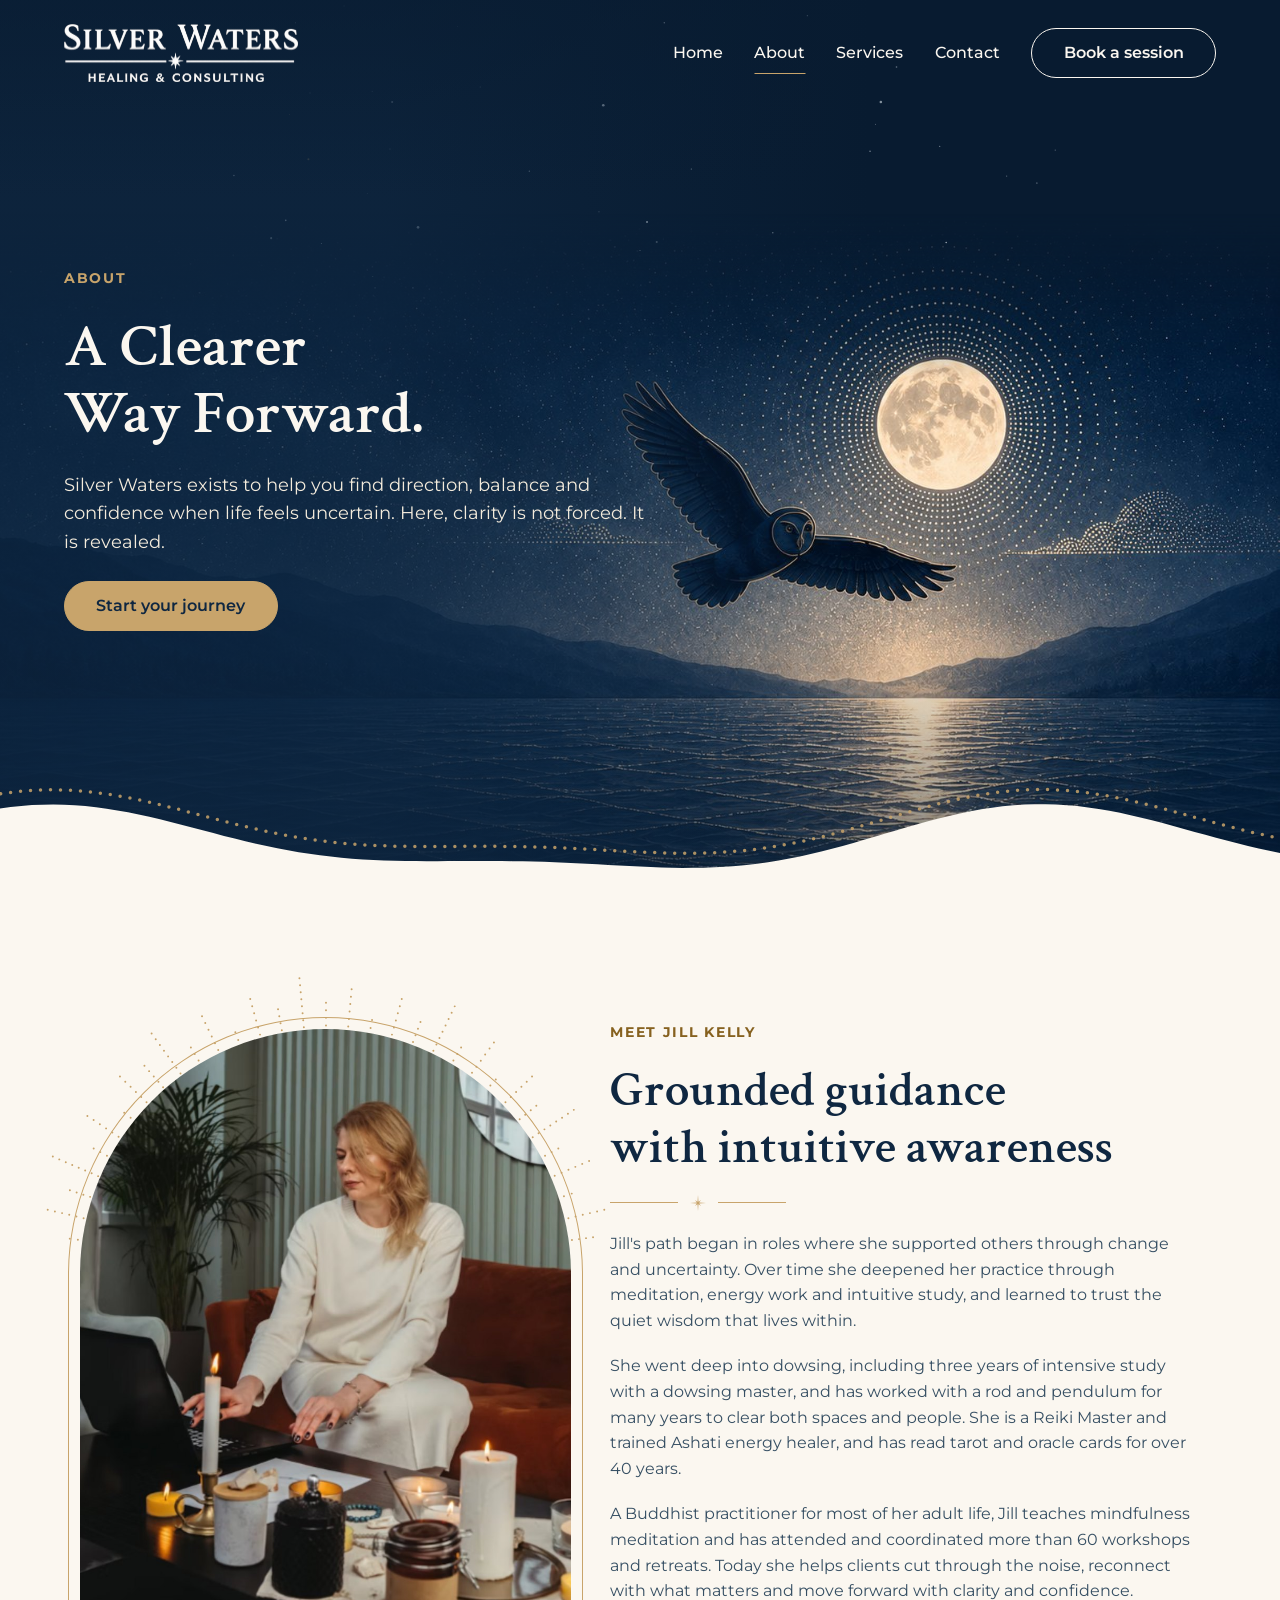
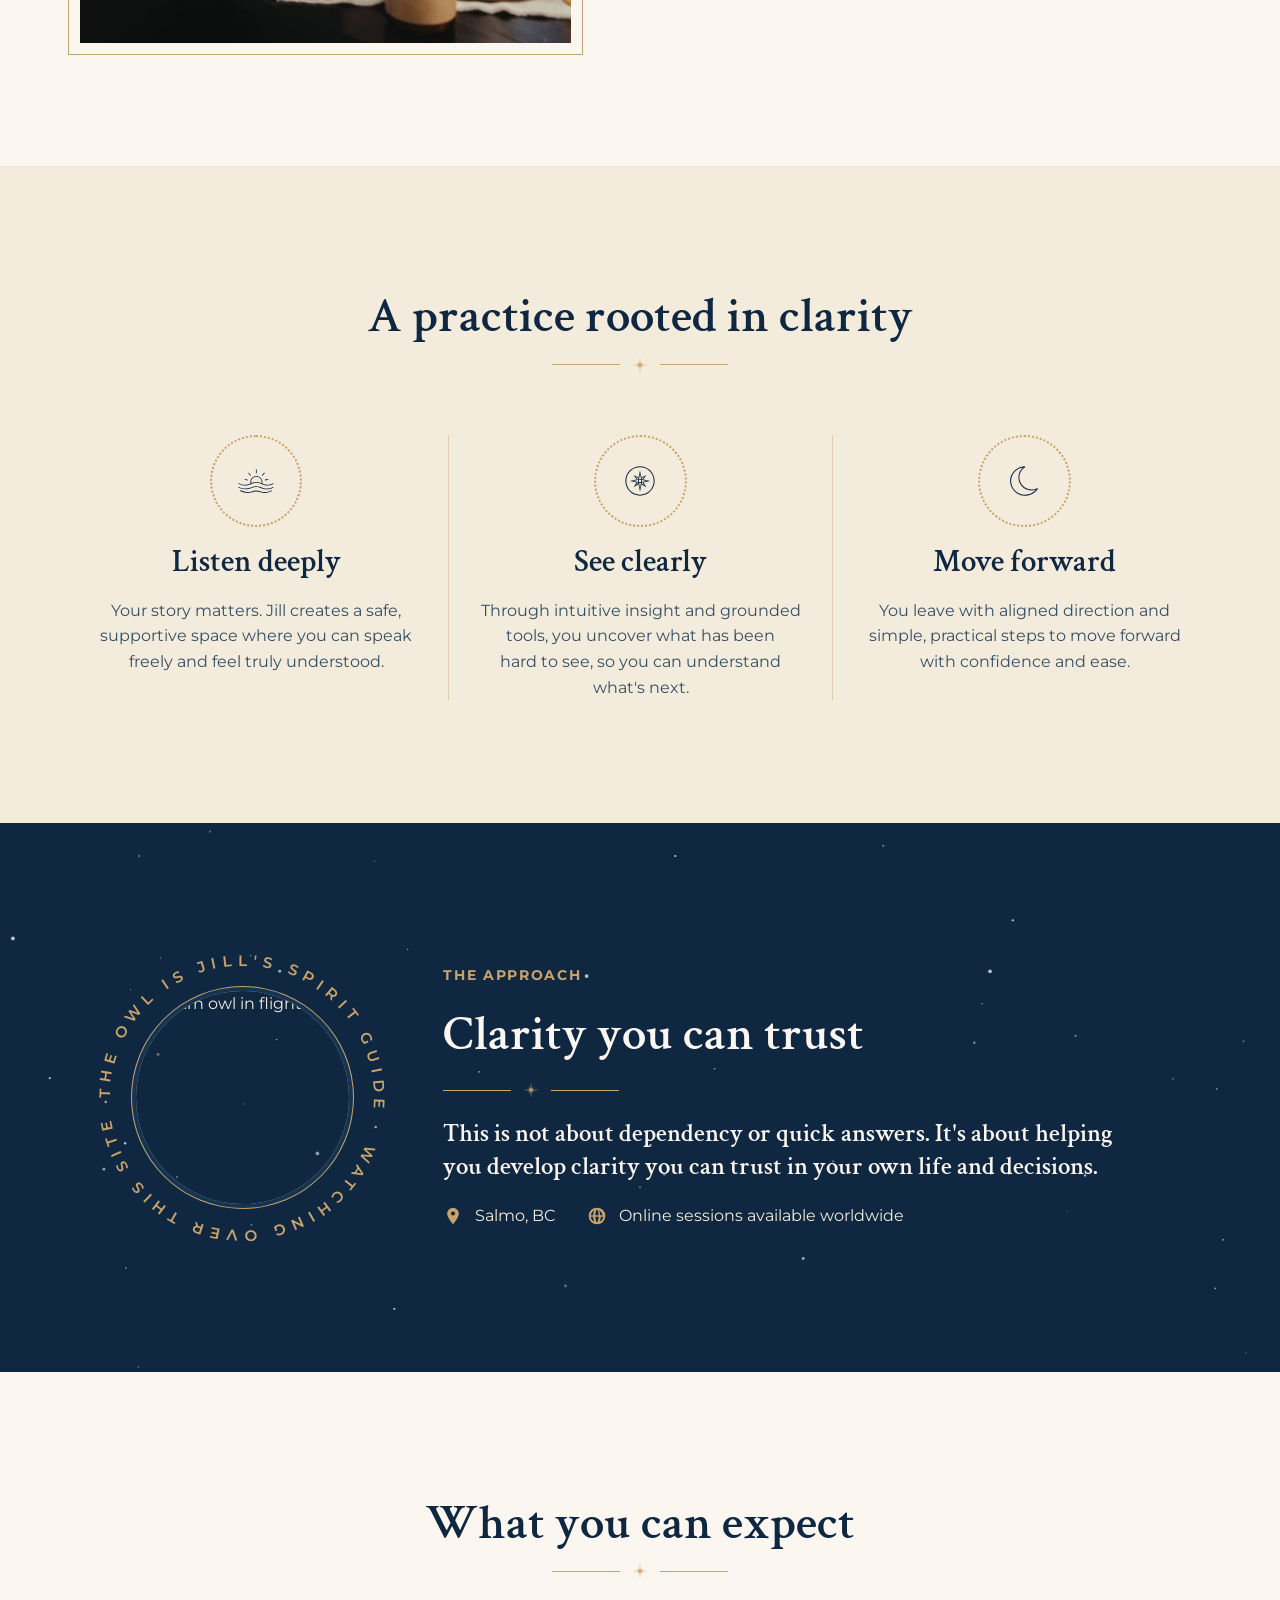
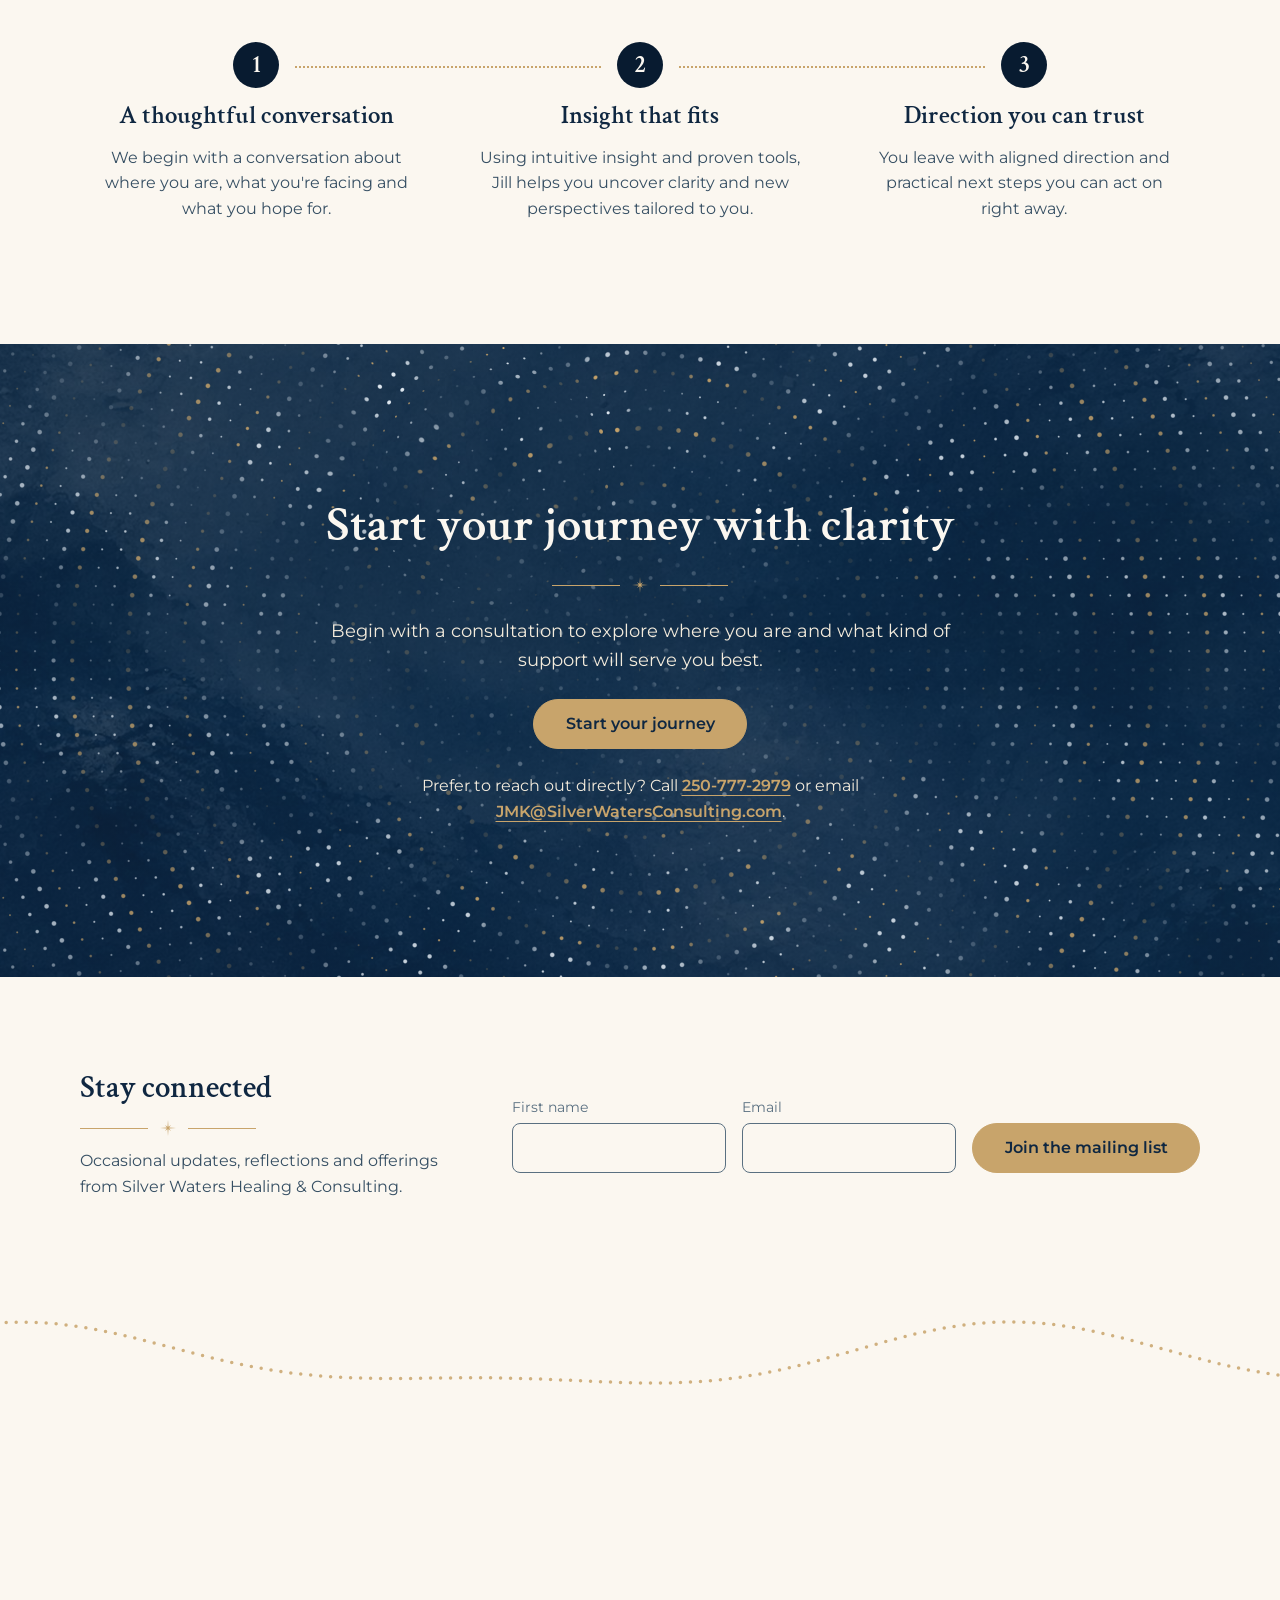
==== commit 9f74bc4b: "Prototype v11: noindex on all pages and robots.txt Co-Authored-By: Claude Sonnet 5.5 <noreply@anthro" ====
--- a/about.html
+++ b/about.html
@@ -3,6 +3,7 @@
 <head>
 <meta charset="utf-8">
 <meta name="viewport" content="width=device-width, initial-scale=1">
+<meta name="robots" content="noindex, nofollow">
 <title>About Jill Kelly | Silver Waters Healing &amp; Consulting</title>
 <meta name="description" content="Meet Jill Kelly, a spiritual consultant in Salmo, BC. Grounded guidance and intuitive awareness for personal and professional clarity, in person and online.">
 <meta name="theme-color" content="#0F2741">
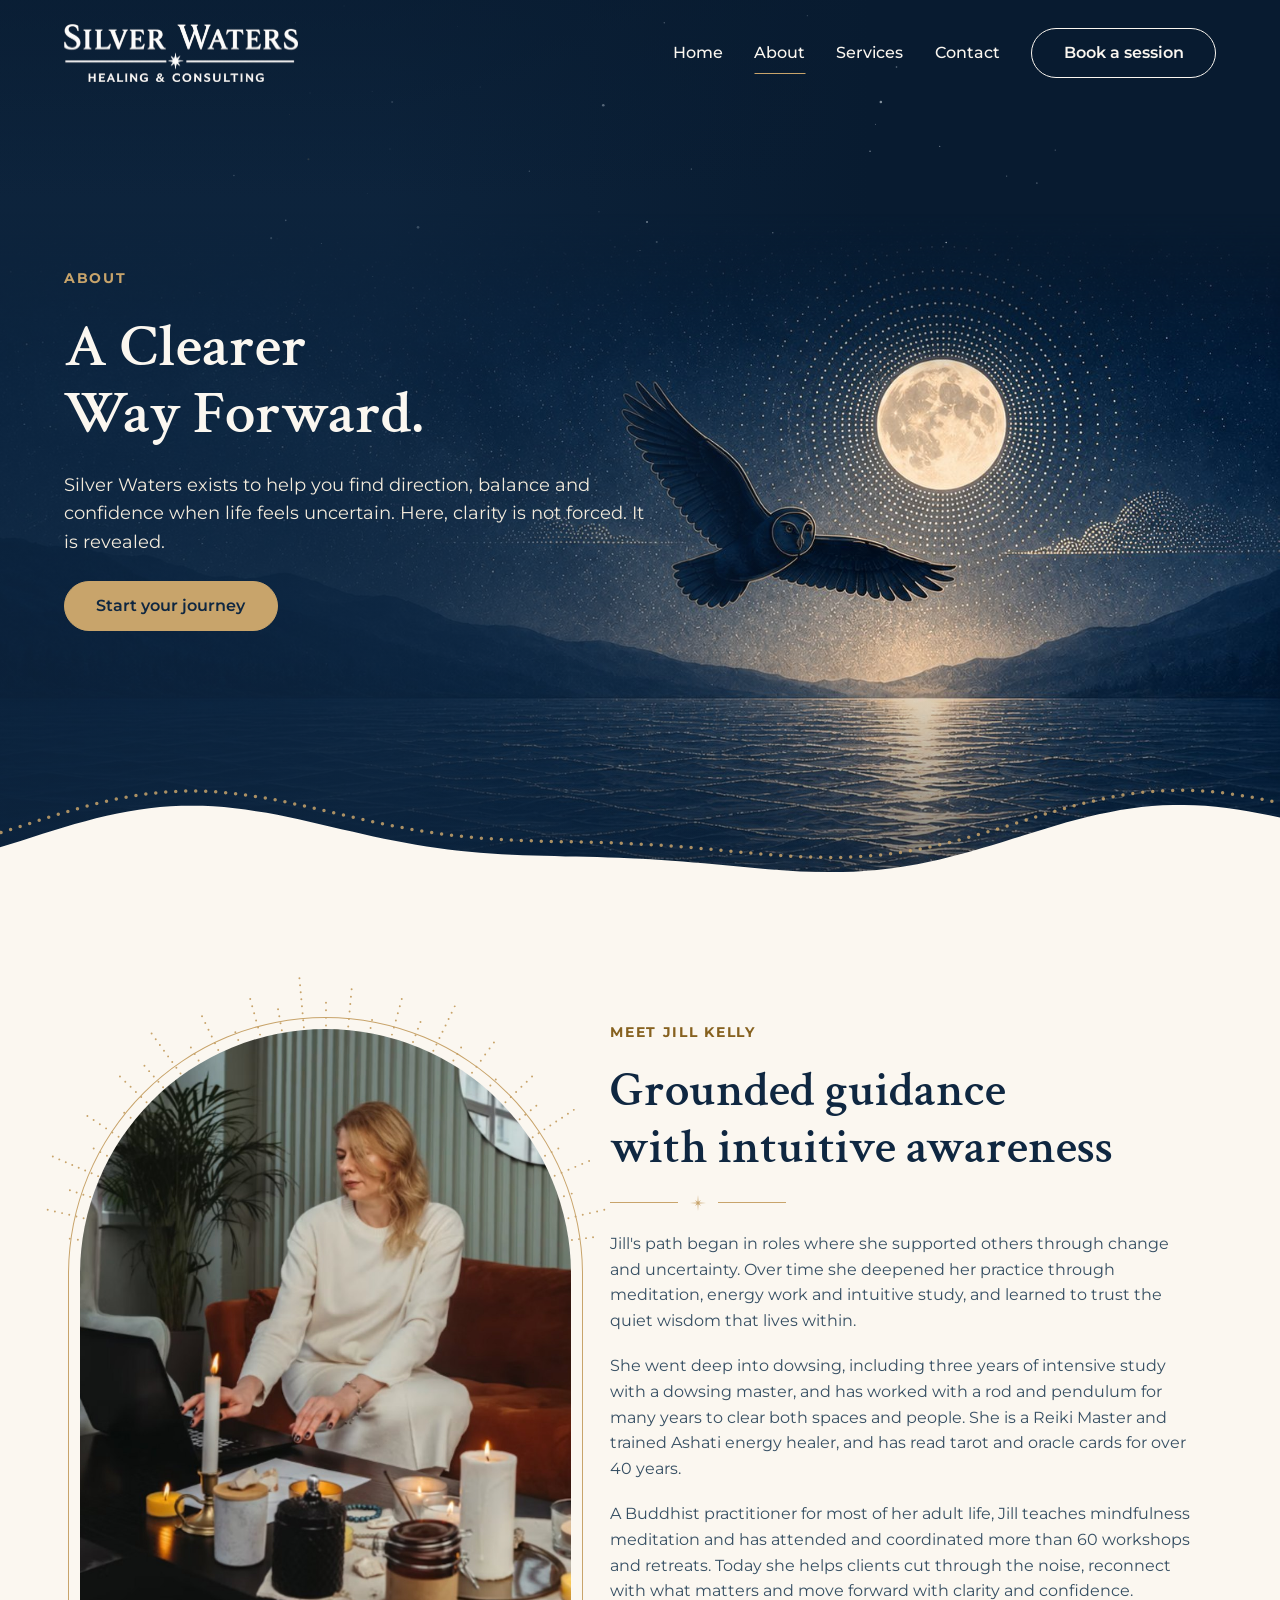
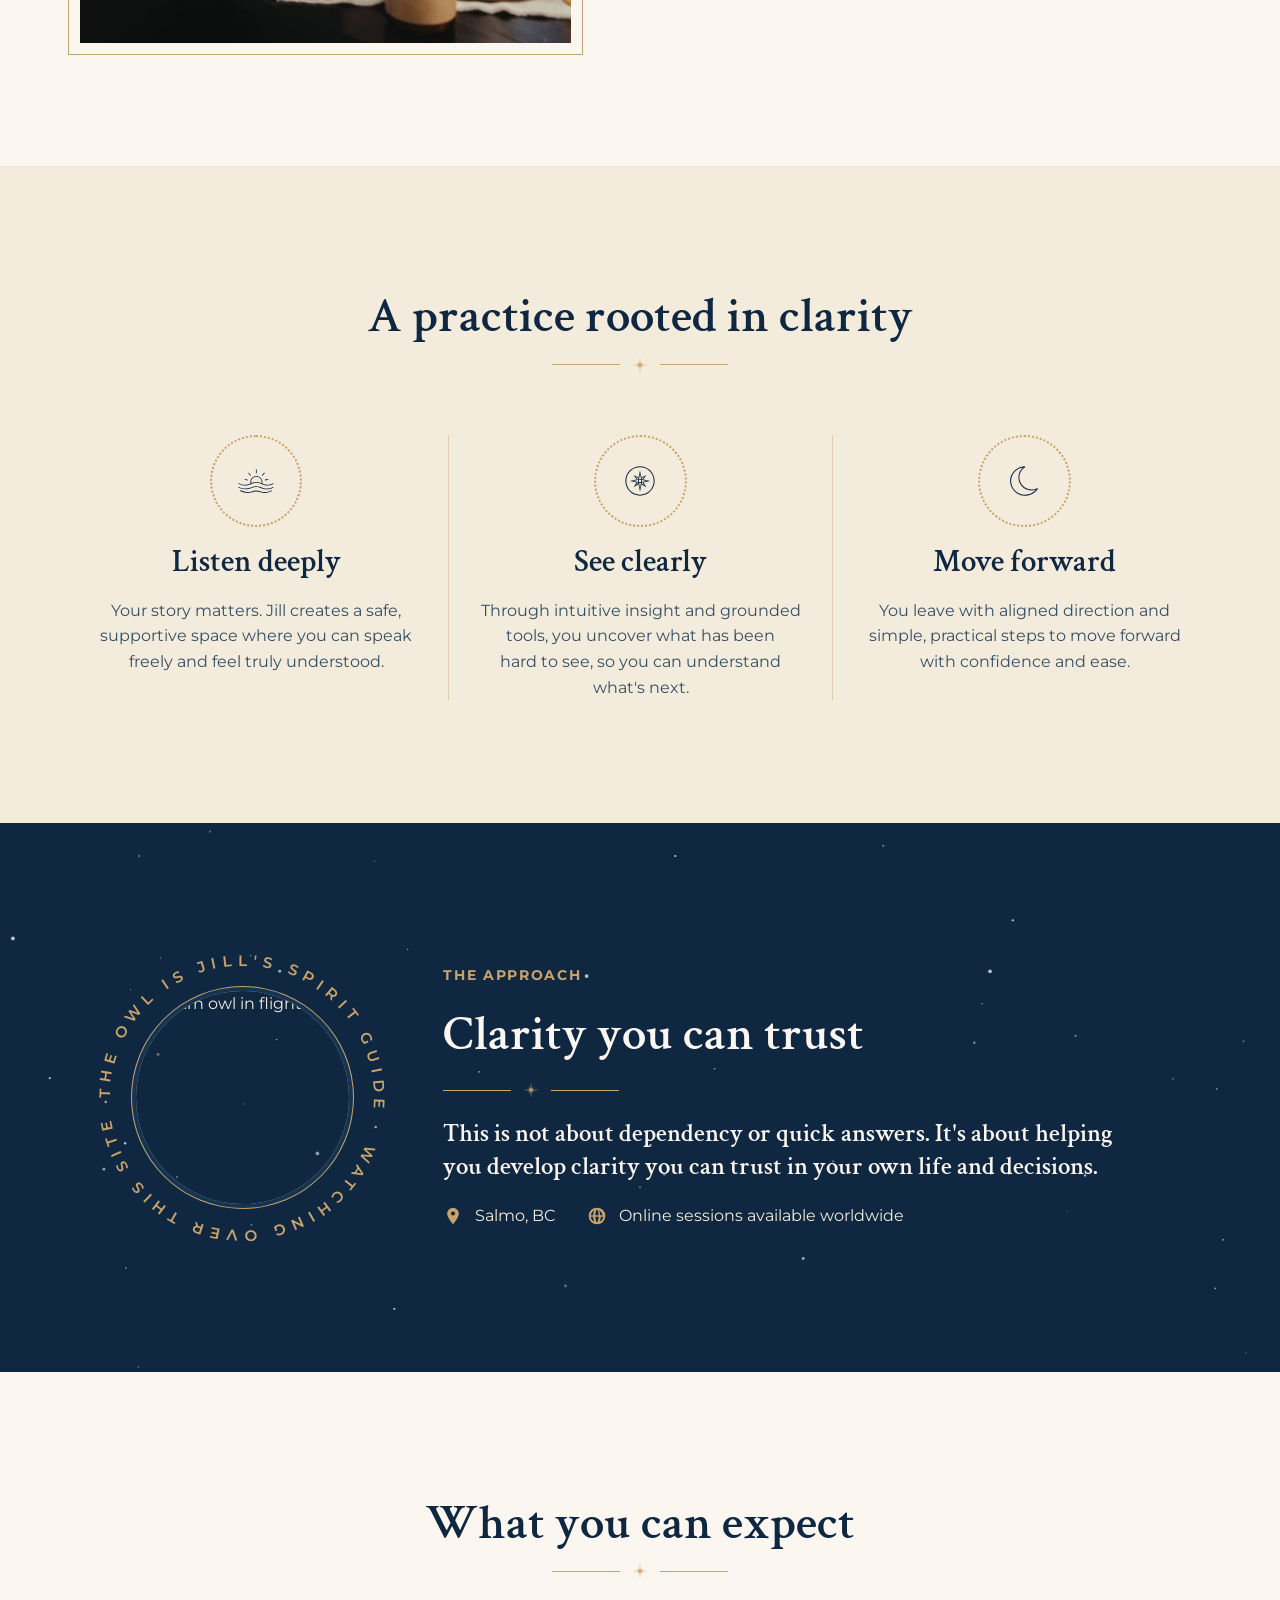
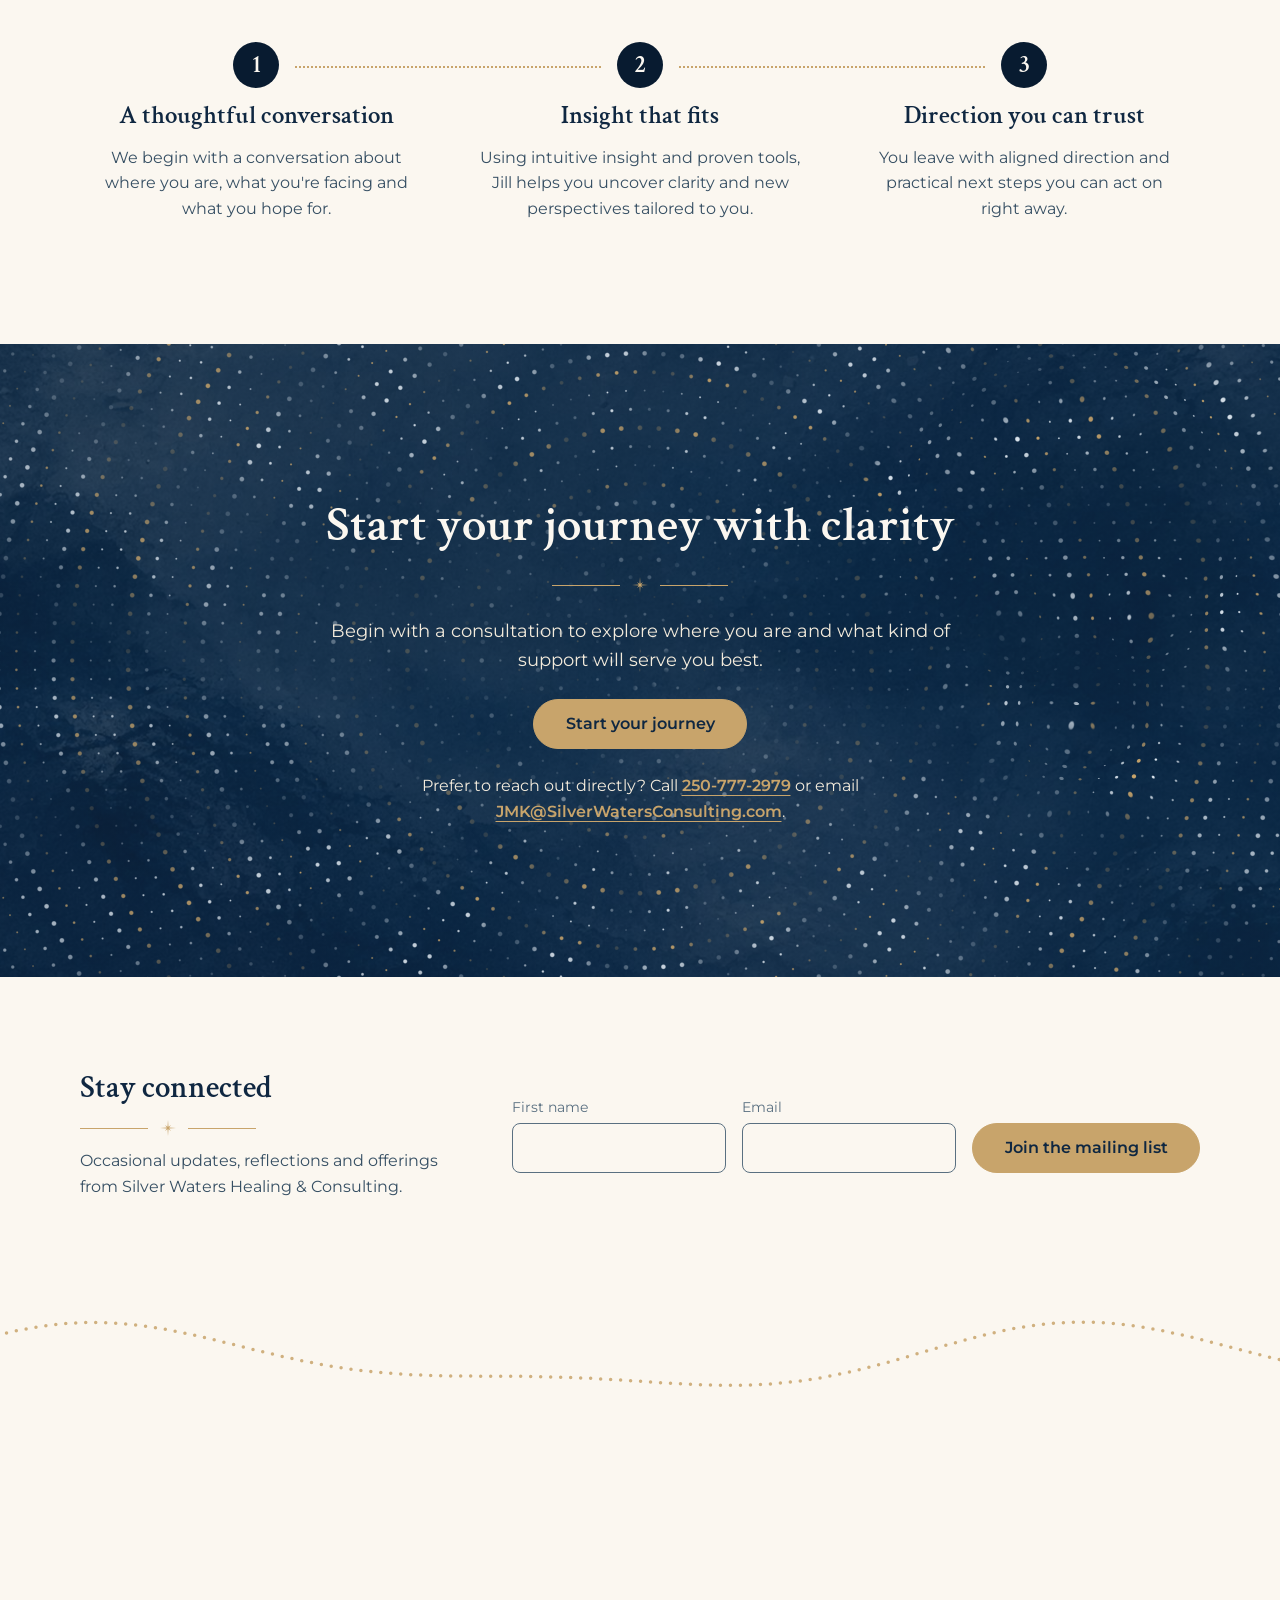
==== commit 7c34381c: "Prototype v12: share image and Open Graph tags Co-Authored-By: Claude Sonnet 5.5 <noreply@anthropic." ====
--- a/about.html
+++ b/about.html
@@ -6,6 +6,15 @@
 <meta name="robots" content="noindex, nofollow">
 <title>About Jill Kelly | Silver Waters Healing &amp; Consulting</title>
 <meta name="description" content="Meet Jill Kelly, a spiritual consultant in Salmo, BC. Grounded guidance and intuitive awareness for personal and professional clarity, in person and online.">
+<meta property="og:type" content="website">
+<meta property="og:site_name" content="Silver Waters Healing &amp; Consulting">
+<meta property="og:title" content="About Jill Kelly | Silver Waters Healing &amp; Consulting">
+<meta property="og:description" content="Meet Jill Kelly, a spiritual consultant in Salmo, BC. Grounded guidance and intuitive awareness for personal and professional clarity, in person and online.">
+<meta property="og:image" content="https://smikn101.github.io/silver-waters-prototype/assets/img/share.jpg">
+<meta property="og:image:width" content="1200">
+<meta property="og:image:height" content="630">
+<meta property="og:image:alt" content="Silver Waters Healing &amp; Consulting logo: a white owl flying over moonlit water">
+<meta name="twitter:card" content="summary_large_image">
 <meta name="theme-color" content="#0F2741">
 <link rel="icon" href="assets/img/favicon.png">
 <link rel="preload" href="assets/fonts/crimson-text-latin-600-normal.woff2" as="font" type="font/woff2" crossorigin>
